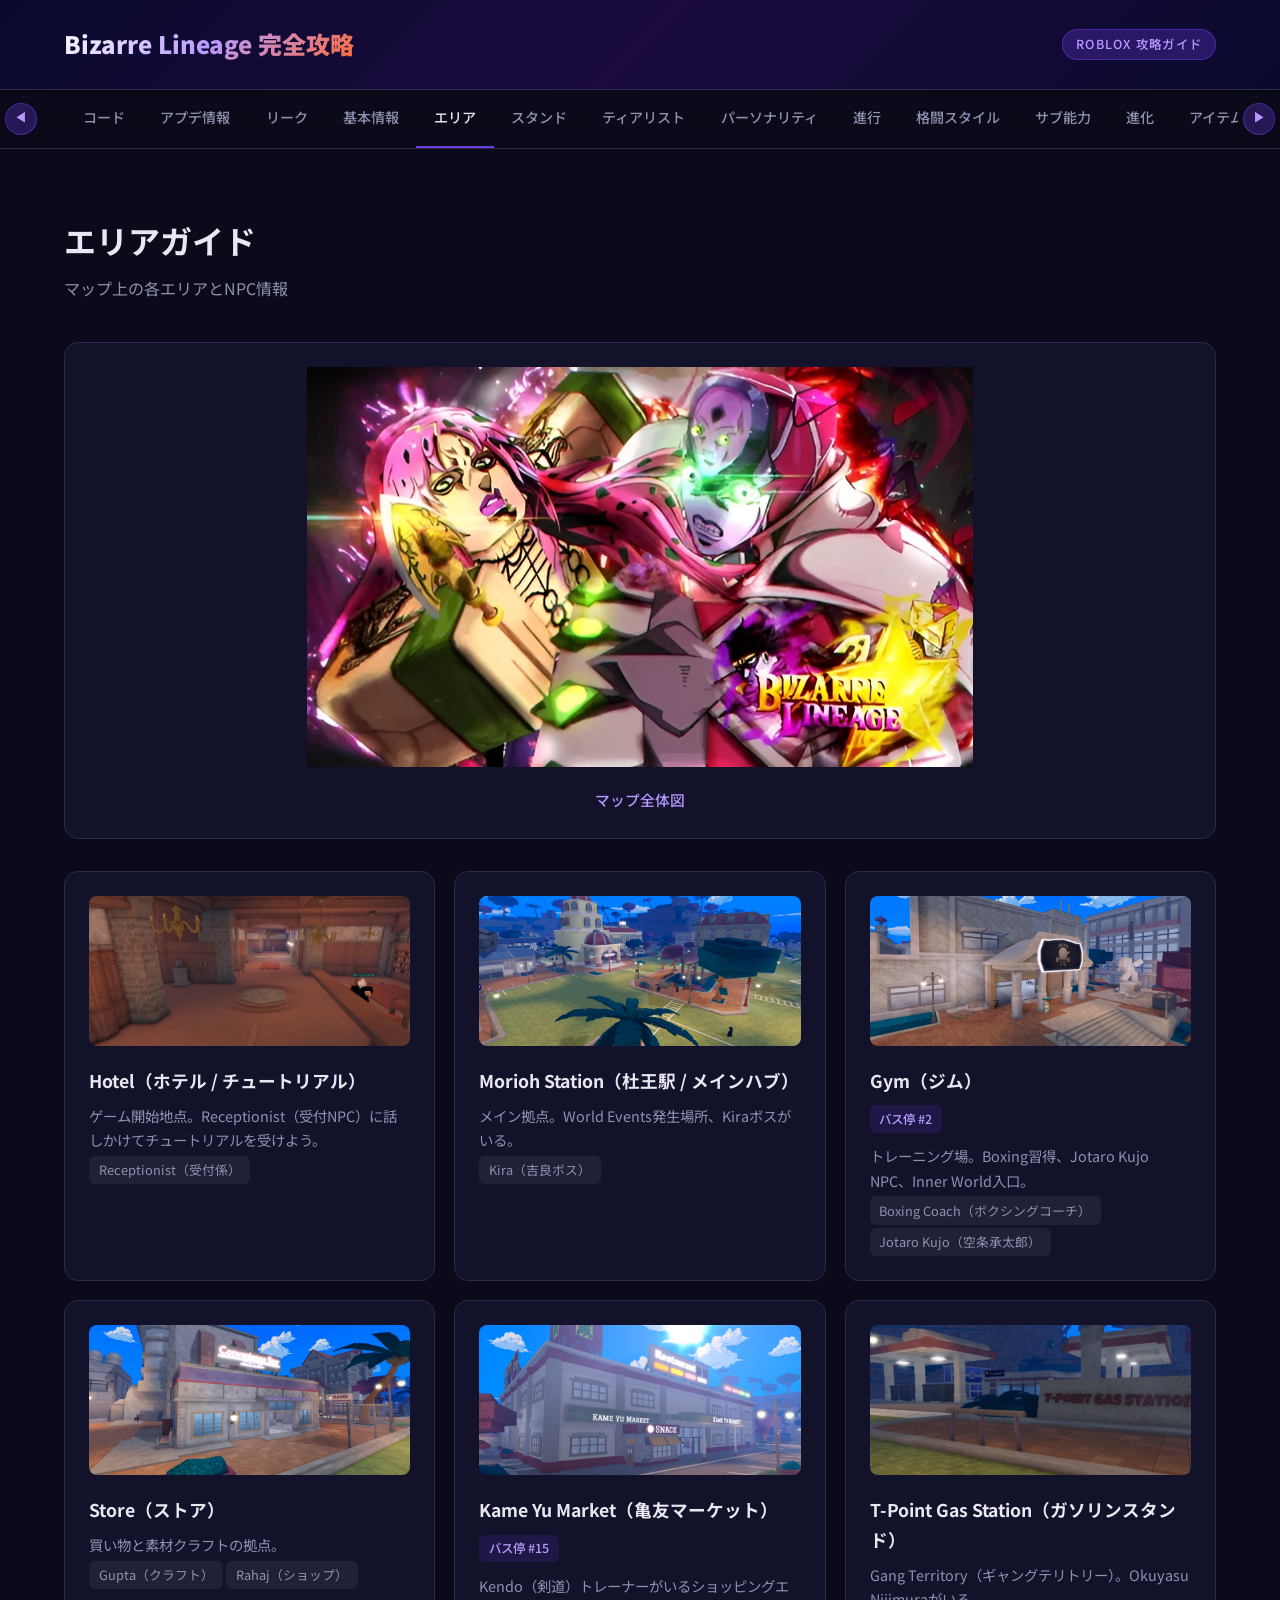
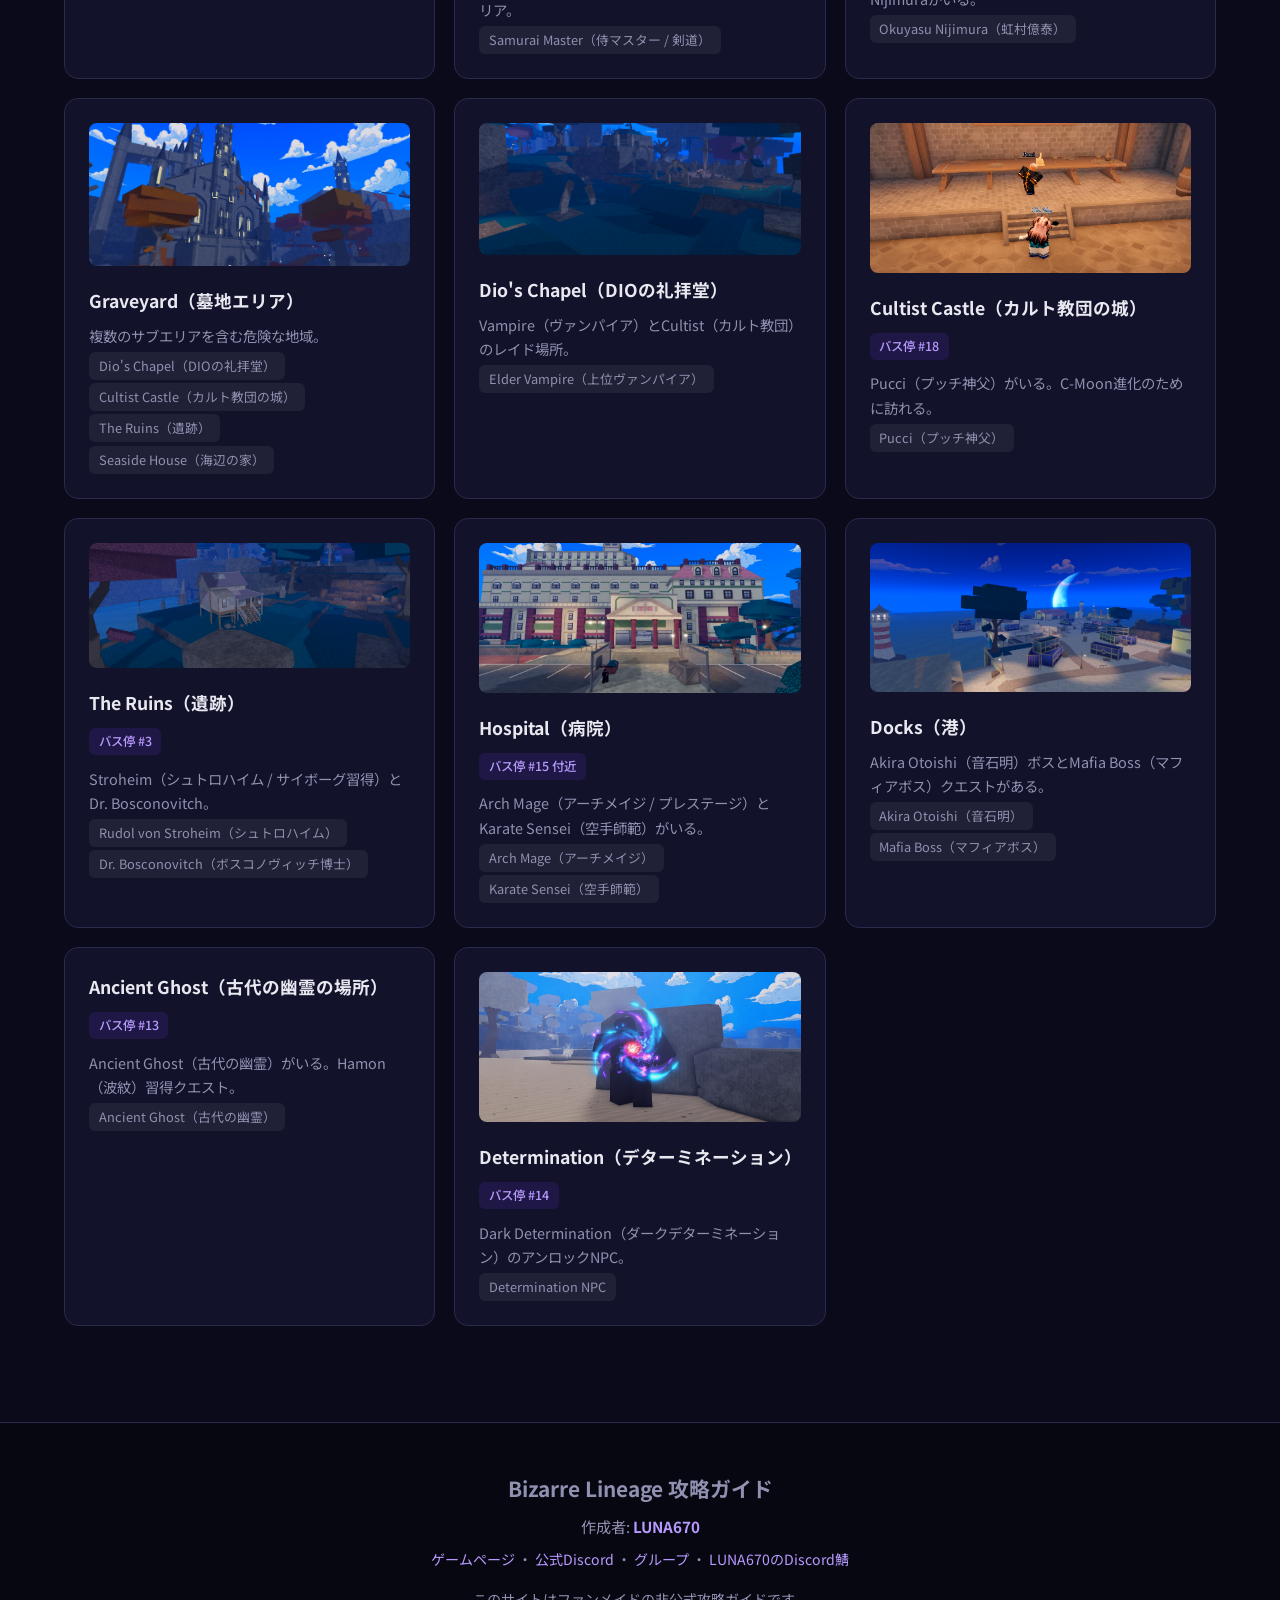
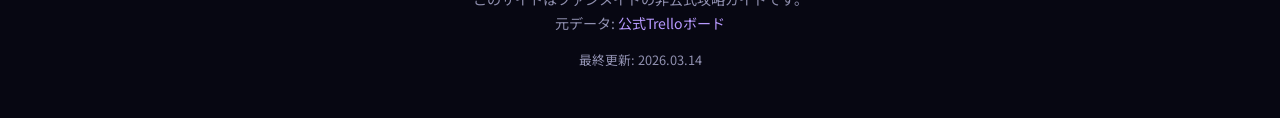
==== areas.html @ 05df9324 "検索フィルター機能を削除、最終更新日を2026.03.14に更新 Co-Authored-By: Claude Opus 4.6 <noreply@anthropic.com>" ====
<!DOCTYPE html>
<html lang="ja">
<head>
    <meta charset="UTF-8">
    <meta name="viewport" content="width=device-width, initial-scale=1.0">
    <meta name="google-site-verification" content="OjzLDpk0ZIFm3S5Yfvn5ToalkK1sx17Od5MJH7kZYPw">
    <title>エリアガイド | Bizarre Lineage 攻略Wiki</title>
    <meta name="description" content="Bizarre Lineageの全エリアガイド。ホテル、杜王駅、ジム、墓地、DIOの礼拝堂など各エリアのNPC情報とバス停一覧。">
    <meta property="og:title" content="エリアガイド | Bizarre Lineage 攻略Wiki">
    <meta property="og:description" content="Bizarre Lineageの全エリアガイド。ホテル、杜王駅、ジム、墓地、DIOの礼拝堂など各エリアのNPC情報とバス停一覧。">
    <meta property="og:url" content="https://bizarre-lineage-guide.com/areas.html">
    <meta property="og:type" content="article">
    <meta property="og:site_name" content="Bizarre Lineage 攻略Wiki">
    <meta name="twitter:card" content="summary_large_image">
    <link rel="canonical" href="https://bizarre-lineage-guide.com/areas.html">
    <link rel="preconnect" href="https://fonts.googleapis.com">
    <link rel="preconnect" href="https://fonts.gstatic.com" crossorigin>
    <link href="https://fonts.googleapis.com/css2?family=Noto+Sans+JP:wght@300;400;500;700;900&display=swap" rel="stylesheet">
    <link rel="stylesheet" href="style.css">
    <script async src="https://pagead2.googlesyndication.com/pagead/js/adsbygoogle.js?client=ca-pub-7690063812675714" crossorigin="anonymous"></script>
</head>
<body>

<header class="site-header">
    <div class="site-header-inner">
        <a href="index.html" class="site-logo">Bizarre Lineage 完全攻略</a>
        <span class="site-header-badge">ROBLOX 攻略ガイド</span>
    </div>
</header>

<nav class="nav-sticky">
    <button class="nav-arrow nav-arrow-left" onclick="document.querySelector('.nav-inner').scrollBy({left:-200,behavior:'smooth'})" aria-label="左へスクロール">&#9664;</button>
    <div class="nav-inner">
        <a href="index.html" class="nav-link">コード</a>
        <a href="index.html#updates" class="nav-link">アプデ情報</a>
        <a href="index.html#leaks" class="nav-link">リーク</a>
        <a href="index.html#basics" class="nav-link">基本情報</a>
        <a href="areas.html" class="nav-link active">エリア</a>
        <a href="stands.html" class="nav-link">スタンド</a>
        <a href="stands.html#tierlist" class="nav-link">ティアリスト</a>
        <a href="fighting.html#personalities" class="nav-link">パーソナリティ</a>
        <a href="progression.html" class="nav-link">進行</a>
        <a href="fighting.html" class="nav-link">格闘スタイル</a>
        <a href="fighting.html#sub-abilities" class="nav-link">サブ能力</a>
        <a href="progression.html#evolutions" class="nav-link">進化</a>
        <a href="items.html" class="nav-link">アイテム</a>
        <a href="mechanics.html" class="nav-link">ゲーム仕様</a>
        <a href="mechanics.html#traits" class="nav-link">トレイト</a>
        <a href="mechanics.html#skins" class="nav-link">スキン</a>
        <a href="mechanics.html#accessories" class="nav-link">アクセサリー</a>
        <a href="npcs.html" class="nav-link">NPC</a>
        <a href="npcs.html#comments" class="nav-link">コメント</a>
    </div>
    <button class="nav-arrow nav-arrow-right" onclick="document.querySelector('.nav-inner').scrollBy({left:200,behavior:'smooth'})" aria-label="右へスクロール">&#9654;</button>
</nav>

<main class="container">

    <section id="regions">
        <div class="section-header">
            <h2>エリアガイド</h2>
            <p>マップ上の各エリアとNPC情報</p>
        </div>

        <div class="card" style="margin-bottom:2rem; text-align:center;">
            <img src="images/e257599ed480.png" alt="マップ全体" style="width:100%; border-radius:10px; max-height:400px; object-fit:contain;" loading="lazy">
            <p style="margin-top:.8rem; color:#b89aff; font-weight:500;">マップ全体図</p>
        </div>

        <div class="area-grid">
            <div class="area-card">
                <img src="images/fc779b52f756.png" alt="Hotel" style="width:100%; border-radius:8px; margin-bottom:.8rem; max-height:150px; object-fit:cover;" loading="lazy">
                <h3>Hotel（ホテル / チュートリアル）</h3>
                <p>ゲーム開始地点。Receptionist（受付NPC）に話しかけてチュートリアルを受けよう。</p>
                <div><span class="npc-tag">Receptionist（受付係）</span></div>
            </div>
            <div class="area-card">
                <img src="images/fd781cf9ab1a.png" alt="Morioh Station" style="width:100%; border-radius:8px; margin-bottom:.8rem; max-height:150px; object-fit:cover;" loading="lazy">
                <h3>Morioh Station（杜王駅 / メインハブ）</h3>
                <p>メイン拠点。World Events発生場所、Kiraボスがいる。</p>
                <div><span class="npc-tag">Kira（吉良ボス）</span></div>
            </div>
            <div class="area-card">
                <img src="images/0d322a6051eb.png" alt="Gym" style="width:100%; border-radius:8px; margin-bottom:.8rem; max-height:150px; object-fit:cover;" loading="lazy">
                <h3>Gym（ジム）</h3><span class="bus-stop">バス停 #2</span>
                <p>トレーニング場。Boxing習得、Jotaro Kujo NPC、Inner World入口。</p>
                <div><span class="npc-tag">Boxing Coach（ボクシングコーチ）</span><span class="npc-tag">Jotaro Kujo（空条承太郎）</span></div>
            </div>
            <div class="area-card">
                <img src="images/6b30b85da8a4.png" alt="Store" style="width:100%; border-radius:8px; margin-bottom:.8rem; max-height:150px; object-fit:cover;" loading="lazy">
                <h3>Store（ストア）</h3>
                <p>買い物と素材クラフトの拠点。</p>
                <div><span class="npc-tag">Gupta（クラフト）</span><span class="npc-tag">Rahaj（ショップ）</span></div>
            </div>
            <div class="area-card">
                <img src="images/ee5531a14031.png" alt="Kame Yu Market" style="width:100%; border-radius:8px; margin-bottom:.8rem; max-height:150px; object-fit:cover;" loading="lazy">
                <h3>Kame Yu Market（亀友マーケット）</h3><span class="bus-stop">バス停 #15</span>
                <p>Kendo（剣道）トレーナーがいるショッピングエリア。</p>
                <div><span class="npc-tag">Samurai Master（侍マスター / 剣道）</span></div>
            </div>
            <div class="area-card">
                <img src="images/8f4e1df235e9.png" alt="T-Point Gas Station" style="width:100%; border-radius:8px; margin-bottom:.8rem; max-height:150px; object-fit:cover;" loading="lazy">
                <h3>T-Point Gas Station（ガソリンスタンド）</h3>
                <p>Gang Territory（ギャングテリトリー）。Okuyasu Nijimuraがいる。</p>
                <div><span class="npc-tag">Okuyasu Nijimura（虹村億泰）</span></div>
            </div>
            <div class="area-card">
                <img src="images/733d5c1e1224.png" alt="Graveyard" style="width:100%; border-radius:8px; margin-bottom:.8rem; max-height:150px; object-fit:cover;" loading="lazy">
                <h3>Graveyard（墓地エリア）</h3>
                <p>複数のサブエリアを含む危険な地域。</p>
                <div><span class="npc-tag">Dio's Chapel（DIOの礼拝堂）</span><span class="npc-tag">Cultist Castle（カルト教団の城）</span><span class="npc-tag">The Ruins（遺跡）</span><span class="npc-tag">Seaside House（海辺の家）</span></div>
            </div>
            <div class="area-card">
                <img src="images/cb5a948fd755.png" alt="Dio's Chapel" style="width:100%; border-radius:8px; margin-bottom:.8rem; max-height:150px; object-fit:cover;" loading="lazy">
                <h3>Dio's Chapel（DIOの礼拝堂）</h3>
                <p>Vampire（ヴァンパイア）とCultist（カルト教団）のレイド場所。</p>
                <div><span class="npc-tag">Elder Vampire（上位ヴァンパイア）</span></div>
            </div>
            <div class="area-card">
                <img src="pucci.png" alt="Cultist Castle" style="width:100%; border-radius:8px; margin-bottom:.8rem; max-height:150px; object-fit:cover;" loading="lazy">
                <h3>Cultist Castle（カルト教団の城）</h3><span class="bus-stop">バス停 #18</span>
                <p>Pucci（プッチ神父）がいる。C-Moon進化のために訪れる。</p>
                <div><span class="npc-tag">Pucci（プッチ神父）</span></div>
            </div>
            <div class="area-card">
                <img src="images/169404852e6a.png" alt="The Ruins" style="width:100%; border-radius:8px; margin-bottom:.8rem; max-height:150px; object-fit:cover;" loading="lazy">
                <h3>The Ruins（遺跡）</h3><span class="bus-stop">バス停 #3</span>
                <p>Stroheim（シュトロハイム / サイボーグ習得）とDr. Bosconovitch。</p>
                <div><span class="npc-tag">Rudol von Stroheim（シュトロハイム）</span><span class="npc-tag">Dr. Bosconovitch（ボスコノヴィッチ博士）</span></div>
            </div>
            <div class="area-card">
                <img src="images/fa3cff8e2316.png" alt="Hospital" style="width:100%; border-radius:8px; margin-bottom:.8rem; max-height:150px; object-fit:cover;" loading="lazy">
                <h3>Hospital（病院）</h3><span class="bus-stop">バス停 #15 付近</span>
                <p>Arch Mage（アーチメイジ / プレステージ）とKarate Sensei（空手師範）がいる。</p>
                <div><span class="npc-tag">Arch Mage（アーチメイジ）</span><span class="npc-tag">Karate Sensei（空手師範）</span></div>
            </div>
            <div class="area-card">
                <img src="images/89b7b2db8219.png" alt="Docks" style="width:100%; border-radius:8px; margin-bottom:.8rem; max-height:150px; object-fit:cover;" loading="lazy">
                <h3>Docks（港）</h3>
                <p>Akira Otoishi（音石明）ボスとMafia Boss（マフィアボス）クエストがある。</p>
                <div><span class="npc-tag">Akira Otoishi（音石明）</span><span class="npc-tag">Mafia Boss（マフィアボス）</span></div>
            </div>
            <div class="area-card">
                <h3>Ancient Ghost（古代の幽霊の場所）</h3><span class="bus-stop">バス停 #13</span>
                <p>Ancient Ghost（古代の幽霊）がいる。Hamon（波紋）習得クエスト。</p>
                <div><span class="npc-tag">Ancient Ghost（古代の幽霊）</span></div>
            </div>
            <div class="area-card">
                <img src="images/bd934f8e5831.jpg" alt="Determination" style="width:100%; border-radius:8px; margin-bottom:.8rem; max-height:150px; object-fit:cover;" loading="lazy">
                <h3>Determination（デターミネーション）</h3><span class="bus-stop">バス停 #14</span>
                <p>Dark Determination（ダークデターミネーション）のアンロックNPC。</p>
                <div><span class="npc-tag">Determination NPC</span></div>
            </div>
        </div>
    </section>

</main>

<footer>
    <div class="footer-inner">
        <p style="margin-bottom:.5rem; font-weight:700; font-size:1.3rem;">Bizarre Lineage 攻略ガイド</p>
        <p style="margin-bottom:.5rem; font-size:.95rem;">作成者: <strong style="color:#b89aff;">LUNA670</strong></p>
        <p style="margin-bottom:1rem;">
            <a href="https://www.roblox.com/games/14890802310/Bizarre-Lineage" target="_blank">ゲームページ</a> ・
            <a href="https://discord.gg/bizarrelineage" target="_blank">公式Discord</a> ・
            <a href="https://www.roblox.com/communities/33161040/Bizarre-Collective" target="_blank">グループ</a> ・
            <a href="https://discord.gg/YpDSv6cF3Q" target="_blank">LUNA670のDiscord鯖</a>
        </p>
        <p>このサイトはファンメイドの非公式攻略ガイドです。<br>元データ: <a href="https://trello.com/b/wtzgwqIf" target="_blank">公式Trelloボード</a></p>
        <p style="margin-top:.8rem; font-size:.8rem; color:var(--text-dim);">最終更新: 2026.03.14</p>
    </div>
</footer>

<script async src="https://www.googletagmanager.com/gtag/js?id=G-JEYRF0CQYB"></script>
<script>
    window.dataLayer = window.dataLayer || [];
    function gtag(){dataLayer.push(arguments);}
    gtag('js', new Date());
    gtag('config', 'G-JEYRF0CQYB');
</script>
</body>
</html>
---- style.css ----
:root {
    --primary: #6c3ce0; --primary-dark: #4a1fb8;
    --accent: #ff6b35; --accent-glow: #ff8c5a;
    --bg-dark: #0a0a1a; --bg-card: #12122a; --bg-card-hover: #1a1a3a;
    --text: #e8e8f0; --text-dim: #9090b0; --border: #2a2a4a;
    --legendary: #ff9500; --mythical: #b44dff; --rare: #4d94ff;
    --uncommon: #4dff88; --common: #999; --secret: #ff4d6a;
}
* { margin:0; padding:0; box-sizing:border-box; }
body { font-family:'Noto Sans JP',sans-serif; background:var(--bg-dark); color:var(--text); line-height:1.7; overflow-x:hidden; }

/* Hero */
.hero { position:relative; min-height:60vh; display:flex; align-items:center; justify-content:center; text-align:center; background:linear-gradient(135deg,#0a0a2e,#1a0a3e 30%,#2a0a4e 60%,#0a0a2e); overflow:hidden; }
.hero::before { content:''; position:absolute; top:-50%; left:-50%; width:200%; height:200%; background:radial-gradient(circle at 30% 50%,rgba(108,60,224,.15),transparent 50%),radial-gradient(circle at 70% 50%,rgba(255,107,53,.1),transparent 50%); animation:hf 15s ease-in-out infinite; }
@keyframes hf { 0%,100%{transform:translate(0,0)} 50%{transform:translate(-2%,2%) rotate(1deg)} }
.hero-content { position:relative; z-index:2; padding:2rem; }
.hero-badge { display:inline-block; background:rgba(108,60,224,.3); border:1px solid rgba(108,60,224,.5); padding:.4rem 1.2rem; border-radius:50px; font-size:.85rem; font-weight:500; letter-spacing:.1em; color:#b89aff; margin-bottom:1.5rem; }
.hero h1 { font-size:clamp(2.5rem,6vw,4.5rem); font-weight:900; background:linear-gradient(135deg,#fff,#b89aff 50%,#ff6b35); -webkit-background-clip:text; -webkit-text-fill-color:transparent; background-clip:text; margin-bottom:1rem; }
.hero p { font-size:1.15rem; color:var(--text-dim); max-width:600px; margin:0 auto 2rem; }
.hero-links { display:flex; gap:1rem; justify-content:center; flex-wrap:wrap; }
.hero-links a { display:inline-flex; align-items:center; gap:.5rem; padding:.7rem 1.5rem; border-radius:10px; text-decoration:none; font-weight:500; font-size:.95rem; transition:all .3s; }
.btn-primary { background:linear-gradient(135deg,var(--primary),var(--primary-dark)); color:#fff; border:1px solid rgba(108,60,224,.5); }
.btn-primary:hover { transform:translateY(-2px); box-shadow:0 8px 25px rgba(108,60,224,.4); }
.btn-secondary { background:rgba(255,255,255,.05); color:var(--text); border:1px solid var(--border); }
.btn-secondary:hover { background:rgba(255,255,255,.1); transform:translateY(-2px); }

/* Site Header (subpages) */
.site-header { background:linear-gradient(135deg,#0a0a2e,#1a0a3e 50%,#0a0a2e); border-bottom:1px solid var(--border); padding:1.5rem 0; }
.site-header-inner { max-width:1200px; margin:0 auto; padding:0 1.5rem; display:flex; align-items:center; justify-content:space-between; flex-wrap:wrap; gap:.8rem; }
.site-logo { font-size:1.5rem; font-weight:900; background:linear-gradient(135deg,#fff,#b89aff 50%,#ff6b35); -webkit-background-clip:text; -webkit-text-fill-color:transparent; background-clip:text; text-decoration:none; }
.site-header-badge { display:inline-block; background:rgba(108,60,224,.3); border:1px solid rgba(108,60,224,.5); padding:.25rem .8rem; border-radius:50px; font-size:.78rem; font-weight:500; letter-spacing:.1em; color:#b89aff; }

/* Nav */
.nav-sticky { position:sticky; top:0; z-index:100; background:rgba(10,10,26,.9); backdrop-filter:blur(20px); border-bottom:1px solid var(--border); display:flex; align-items:center; }
.nav-arrow { background:rgba(108,60,224,.3); border:1px solid rgba(108,60,224,.5); color:#b89aff; width:32px; height:32px; border-radius:50%; cursor:pointer; font-size:.8rem; display:flex; align-items:center; justify-content:center; flex-shrink:0; margin:0 .3rem; transition:all .3s; }
.nav-arrow:hover { background:rgba(108,60,224,.6); color:#fff; }
@media (max-width:768px) { .nav-arrow { display:none; } }
.nav-inner { max-width:1200px; margin:0 auto; padding:0 1.5rem; display:flex; overflow-x:auto; scrollbar-width:thin; scrollbar-color:var(--primary) transparent; -webkit-overflow-scrolling:touch; }
.nav-inner::-webkit-scrollbar { height:4px; }
.nav-inner::-webkit-scrollbar-track { background:transparent; }
.nav-inner::-webkit-scrollbar-thumb { background:var(--primary); border-radius:4px; }
.nav-link { padding:1rem 1.1rem; color:var(--text-dim); text-decoration:none; font-size:.88rem; font-weight:500; white-space:nowrap; border-bottom:2px solid transparent; transition:all .3s; }
.nav-link:hover,.nav-link.active { color:var(--text); border-bottom-color:var(--primary); }

/* Common */
.container { max-width:1200px; margin:0 auto; padding:0 1.5rem; }
section { padding:4rem 0; }
.section-header { margin-bottom:2.5rem; }
.section-header h2 { font-size:2rem; font-weight:700; }
.section-header p { color:var(--text-dim); margin-top:.5rem; }
.section-divider { border:none; height:1px; background:linear-gradient(90deg,transparent,var(--border),transparent); }
.sub-label { font-size:1.1rem; margin-bottom:1rem; color:#b89aff; font-weight:600; }

/* Code Copy */
.code-copy-btn { background:rgba(108,60,224,.15); border:1px solid rgba(108,60,224,.3); border-radius:10px; padding:.7rem 1rem; color:#b89aff; font-size:.95rem; font-weight:600; font-family:'Noto Sans JP',monospace; cursor:pointer; transition:all .3s; text-align:center; }
.code-copy-btn:hover { background:rgba(108,60,224,.3); transform:translateY(-2px); box-shadow:0 4px 15px rgba(108,60,224,.3); }
.code-copy-btn.copied { background:rgba(77,255,136,.15); border-color:rgba(77,255,136,.3); color:var(--uncommon); }

/* Cards */
.card-grid { display:grid; grid-template-columns:repeat(auto-fill,minmax(320px,1fr)); gap:1.2rem; }
.card { background:var(--bg-card); border:1px solid var(--border); border-radius:14px; padding:1.5rem; transition:all .3s; }
.card:hover { background:var(--bg-card-hover); border-color:rgba(108,60,224,.3); transform:translateY(-3px); box-shadow:0 8px 30px rgba(0,0,0,.3); }
.card h3 { font-size:1.15rem; font-weight:700; margin-bottom:.7rem; }
.card p,.card li { color:var(--text-dim); font-size:.92rem; line-height:1.8; }
.card ul { list-style:none; padding:0; }
.card ul li::before { content:'▸ '; color:var(--primary); font-weight:bold; }
.card-img { width:100%; border-radius:10px; margin-bottom:1rem; object-fit:cover; max-height:200px; }

/* Stands */
.stand-grid { display:grid; grid-template-columns:repeat(auto-fill,minmax(340px,1fr)); gap:1.5rem; }
.stand-card { background:var(--bg-card); border:1px solid var(--border); border-radius:16px; overflow:hidden; transition:all .3s; }
.stand-card:hover { transform:translateY(-4px); box-shadow:0 12px 40px rgba(0,0,0,.4); }
.stand-card-header { padding:1.2rem 1.5rem; display:flex; align-items:center; justify-content:space-between; }
.stand-card-header h3 { font-size:1.2rem; font-weight:700; }
.stand-card-img { width:100%; height:220px; object-fit:cover; border-bottom:1px solid var(--border); }
.rarity-badge { padding:.25rem .8rem; border-radius:50px; font-size:.75rem; font-weight:700; letter-spacing:.05em; }
.rarity-legendary { background:rgba(255,149,0,.15); color:var(--legendary); border:1px solid rgba(255,149,0,.3); }
.rarity-mythical { background:rgba(180,77,255,.15); color:var(--mythical); border:1px solid rgba(180,77,255,.3); }
.rarity-rare { background:rgba(77,148,255,.15); color:var(--rare); border:1px solid rgba(77,148,255,.3); }
.rarity-uncommon { background:rgba(77,255,136,.15); color:var(--uncommon); border:1px solid rgba(77,255,136,.3); }
.rarity-common { background:rgba(153,153,153,.15); color:var(--common); border:1px solid rgba(153,153,153,.3); }
.rarity-secret { background:rgba(255,77,106,.15); color:var(--secret); border:1px solid rgba(255,77,106,.3); }
.legendary-border { border-color:rgba(255,149,0,.3); }
.mythical-border { border-color:rgba(180,77,255,.3); }
.rare-border { border-color:rgba(77,148,255,.3); }
.uncommon-border { border-color:rgba(77,255,136,.3); }
.stand-card-body { padding:0 1.5rem 1.5rem; }
.move-list { display:flex; flex-wrap:wrap; gap:.4rem; }
.move-tag { background:rgba(255,255,255,.06); border:1px solid rgba(255,255,255,.08); padding:.3rem .7rem; border-radius:8px; font-size:.82rem; color:var(--text-dim); transition:all .2s; }
.move-tag:hover { background:rgba(108,60,224,.15); border-color:rgba(108,60,224,.3); color:var(--text); }
.move-tag.special { background:rgba(255,107,53,.12); border-color:rgba(255,107,53,.25); color:var(--accent-glow); }

/* Area */
.area-grid { display:grid; grid-template-columns:repeat(auto-fill,minmax(280px,1fr)); gap:1.2rem; }
.area-card { background:var(--bg-card); border:1px solid var(--border); border-radius:14px; padding:1.5rem; transition:all .3s; position:relative; overflow:hidden; }
.area-card::before { content:''; position:absolute; top:0; left:0; right:0; height:3px; background:linear-gradient(90deg,var(--primary),var(--accent)); opacity:0; transition:opacity .3s; }
.area-card:hover::before { opacity:1; }
.area-card:hover { background:var(--bg-card-hover); transform:translateY(-3px); box-shadow:0 8px 30px rgba(0,0,0,.3); }
.area-card h3 { font-size:1.1rem; font-weight:700; margin-bottom:.5rem; }
.bus-stop { display:inline-block; background:rgba(108,60,224,.15); color:#b89aff; padding:.2rem .6rem; border-radius:6px; font-size:.78rem; font-weight:500; margin-bottom:.7rem; }
.area-card p { color:var(--text-dim); font-size:.9rem; }
.npc-tag { display:inline-block; background:rgba(255,255,255,.06); padding:.2rem .6rem; border-radius:6px; font-size:.8rem; margin:.2rem .2rem 0 0; color:var(--text-dim); }

/* Progress */
.progress-steps { display:flex; flex-direction:column; gap:1rem; }
.step { display:flex; gap:1.2rem; align-items:flex-start; }
.step-num { flex-shrink:0; width:40px; height:40px; background:linear-gradient(135deg,var(--primary),var(--primary-dark)); border-radius:12px; display:flex; align-items:center; justify-content:center; font-weight:700; font-size:1.1rem; }
.step-content h4 { font-weight:700; margin-bottom:.3rem; }
.step-content p { color:var(--text-dim); font-size:.92rem; }

/* Table */
.item-table { width:100%; border-collapse:separate; border-spacing:0; background:var(--bg-card); border-radius:14px; overflow:hidden; border:1px solid var(--border); }
.item-table thead th { background:rgba(108,60,224,.12); padding:1rem 1.2rem; text-align:left; font-weight:600; font-size:.9rem; color:#b89aff; border-bottom:1px solid var(--border); }
.item-table tbody td { padding:.8rem 1.2rem; border-bottom:1px solid rgba(255,255,255,.03); font-size:.9rem; color:var(--text-dim); }
.item-table tbody tr:hover td { background:rgba(255,255,255,.02); }
.item-table tbody tr:last-child td { border-bottom:none; }

/* Keybinds */
.keybind-grid { display:grid; grid-template-columns:repeat(auto-fill,minmax(200px,1fr)); gap:.8rem; }
.keybind { display:flex; align-items:center; gap:.8rem; padding:.8rem 1rem; background:var(--bg-card); border:1px solid var(--border); border-radius:10px; }
kbd { display:inline-flex; align-items:center; justify-content:center; min-width:36px; height:32px; padding:0 .5rem; background:rgba(255,255,255,.08); border:1px solid rgba(255,255,255,.15); border-radius:6px; font-family:'Noto Sans JP',monospace; font-size:.82rem; font-weight:600; color:var(--text); box-shadow:0 2px 0 rgba(0,0,0,.3); }
.keybind span { font-size:.88rem; color:var(--text-dim); }

/* Styles */
.style-card { background:var(--bg-card); border:1px solid var(--border); border-radius:14px; padding:1.5rem; margin-bottom:1.2rem; }
.style-card h3 { font-size:1.2rem; font-weight:700; margin-bottom:.3rem; }
.style-card .trainer { color:var(--text-dim); font-size:.88rem; margin-bottom:1rem; }
.style-card-img { width:100%; max-height:180px; object-fit:cover; border-radius:10px; margin-bottom:1rem; }
.style-moves { display:grid; grid-template-columns:repeat(auto-fill,minmax(250px,1fr)); gap:.8rem; }
.style-move { background:rgba(255,255,255,.03); border:1px solid rgba(255,255,255,.05); border-radius:10px; padding:.8rem 1rem; }
.style-move h4 { font-size:.95rem; font-weight:600; margin-bottom:.3rem; }
.style-move p { font-size:.82rem; color:var(--text-dim); }

/* Trait */
.trait-grid { display:grid; grid-template-columns:repeat(auto-fill,minmax(300px,1fr)); gap:1rem; }
.trait-card { background:var(--bg-card); border:1px solid var(--border); border-radius:12px; padding:1.2rem; transition:all .3s; }
.trait-card:hover { background:var(--bg-card-hover); transform:translateY(-2px); }
.trait-card h4 { font-weight:700; margin-bottom:.3rem; display:flex; align-items:center; gap:.5rem; flex-wrap:wrap; }
.trait-source { font-size:.75rem; background:rgba(108,60,224,.15); color:#b89aff; padding:.15rem .5rem; border-radius:4px; }
.trait-card p { font-size:.88rem; color:var(--text-dim); }

/* Personality */
.personality-grid { display:grid; grid-template-columns:repeat(auto-fill,minmax(280px,1fr)); gap:.8rem; }
.personality-card { background:var(--bg-card); border:1px solid var(--border); border-radius:12px; padding:1rem 1.2rem; transition:all .3s; }
.personality-card:hover { background:var(--bg-card-hover); transform:translateY(-2px); }
.personality-card h4 { font-weight:700; font-size:.95rem; margin-bottom:.3rem; display:flex; align-items:center; gap:.5rem; }
.personality-card p { font-size:.85rem; color:var(--text-dim); }

/* DD */
.dd-tiers { display:grid; grid-template-columns:repeat(auto-fill,minmax(200px,1fr)); gap:.8rem; margin-top:1rem; }
.dd-tier { background:var(--bg-card); border:1px solid var(--border); border-radius:10px; padding:1rem; text-align:center; }
.dd-tier .tier-num { font-size:1.5rem; font-weight:900; color:var(--mythical); margin-bottom:.3rem; }
.dd-tier p { font-size:.85rem; color:var(--text-dim); }

/* Sub img */
.sub-img { width:100%; max-height:180px; object-fit:cover; border-radius:10px; margin-bottom:.8rem; }
.gif-preview { width:100%; border-radius:8px; margin-top:.5rem; max-height:140px; object-fit:cover; }

/* Tabs */
.tab-buttons { display:flex; gap:.5rem; flex-wrap:wrap; margin-bottom:1.5rem; }
.tab-btn { padding:.5rem 1.2rem; background:rgba(255,255,255,.05); border:1px solid var(--border); border-radius:10px; color:var(--text-dim); font-family:'Noto Sans JP',sans-serif; font-size:.9rem; font-weight:500; cursor:pointer; transition:all .3s; }
.tab-btn:hover { background:rgba(108,60,224,.15); color:var(--text); }
.tab-btn.active { background:linear-gradient(135deg,var(--primary),var(--primary-dark)); border-color:var(--primary); color:#fff; }
.tab-content { display:none; }
.tab-content.active { display:block; }

/* Perks */
.perk-section { margin-top:.8rem; padding-top:.8rem; border-top:1px solid rgba(255,255,255,.05); }
.perk-section-title { font-size:.78rem; font-weight:600; color:#b89aff; margin-bottom:.5rem; letter-spacing:.05em; }
.perk-item { background:rgba(108,60,224,.06); border:1px solid rgba(108,60,224,.12); border-radius:8px; padding:.5rem .7rem; margin-bottom:.4rem; }
.perk-item h5 { font-size:.82rem; font-weight:600; color:var(--text); margin-bottom:.15rem; }
.perk-item p { font-size:.78rem; color:var(--text-dim); line-height:1.5; }

/* Skin Grid */
.skin-stand-section { margin-bottom:2rem; }
.skin-stand-title { font-size:1.15rem; font-weight:700; margin-bottom:1rem; padding-bottom:.5rem; border-bottom:1px solid var(--border); }
.skin-grid { display:grid; grid-template-columns:repeat(auto-fill,minmax(200px,1fr)); gap:1rem; }
.skin-card { background:var(--bg-card); border:1px solid var(--border); border-radius:12px; overflow:hidden; transition:all .3s; }
.skin-card:hover { transform:translateY(-3px); box-shadow:0 8px 25px rgba(0,0,0,.3); border-color:rgba(108,60,224,.3); }
.skin-card img { width:100%; height:160px; object-fit:cover; }
.skin-card-name { padding:.6rem .8rem; font-size:.85rem; font-weight:600; text-align:center; }

/* Accessory Grid */
.acc-grid { display:grid; grid-template-columns:repeat(auto-fill,minmax(260px,1fr)); gap:1rem; }
.acc-card { background:var(--bg-card); border:1px solid var(--border); border-radius:12px; overflow:hidden; transition:all .3s; display:flex; flex-direction:column; }
.acc-card:hover { transform:translateY(-3px); box-shadow:0 8px 25px rgba(0,0,0,.3); }
.acc-card img { width:100%; height:150px; object-fit:cover; }
.acc-card-body { padding:.8rem 1rem; flex:1; }
.acc-card-body h4 { font-size:.92rem; font-weight:700; margin-bottom:.3rem; }
.acc-card-body p { font-size:.82rem; color:var(--text-dim); }

/* NPC Grid */
.npc-grid { display:grid; grid-template-columns:repeat(auto-fill,minmax(300px,1fr)); gap:1.2rem; }
.npc-card { background:var(--bg-card); border:1px solid var(--border); border-radius:14px; overflow:hidden; transition:all .3s; }
.npc-card:hover { transform:translateY(-3px); box-shadow:0 8px 30px rgba(0,0,0,.3); border-color:rgba(108,60,224,.3); }
.npc-card img { width:100%; height:200px; object-fit:cover; }
.npc-card-body { padding:1rem 1.2rem; }
.npc-card-body h4 { font-size:1rem; font-weight:700; margin-bottom:.3rem; }
.npc-card-body .npc-location { font-size:.82rem; color:#b89aff; margin-bottom:.5rem; }
.npc-card-body p { font-size:.88rem; color:var(--text-dim); }

/* Footer */
footer { background:rgba(0,0,0,.3); border-top:1px solid var(--border); padding:3rem 0; margin-top:2rem; }
.footer-inner { max-width:1200px; margin:0 auto; padding:0 1.5rem; text-align:center; color:var(--text-dim); font-size:.88rem; }
.footer-inner a { color:#b89aff; text-decoration:none; }
.footer-inner a:hover { text-decoration:underline; }

::-webkit-scrollbar { width:8px; }
::-webkit-scrollbar-track { background:var(--bg-dark); }
::-webkit-scrollbar-thumb { background:var(--border); border-radius:4px; }

@media(max-width:768px) {
    .card-grid,.stand-grid,.area-grid,.personality-grid { grid-template-columns:1fr; }
    .keybind-grid { grid-template-columns:repeat(2,1fr); }
    .hero { min-height:50vh; }
    section { padding:2.5rem 0; }
}
@media(max-width:480px) { .keybind-grid { grid-template-columns:1fr; } .hero-links { flex-direction:column; align-items:center; } }
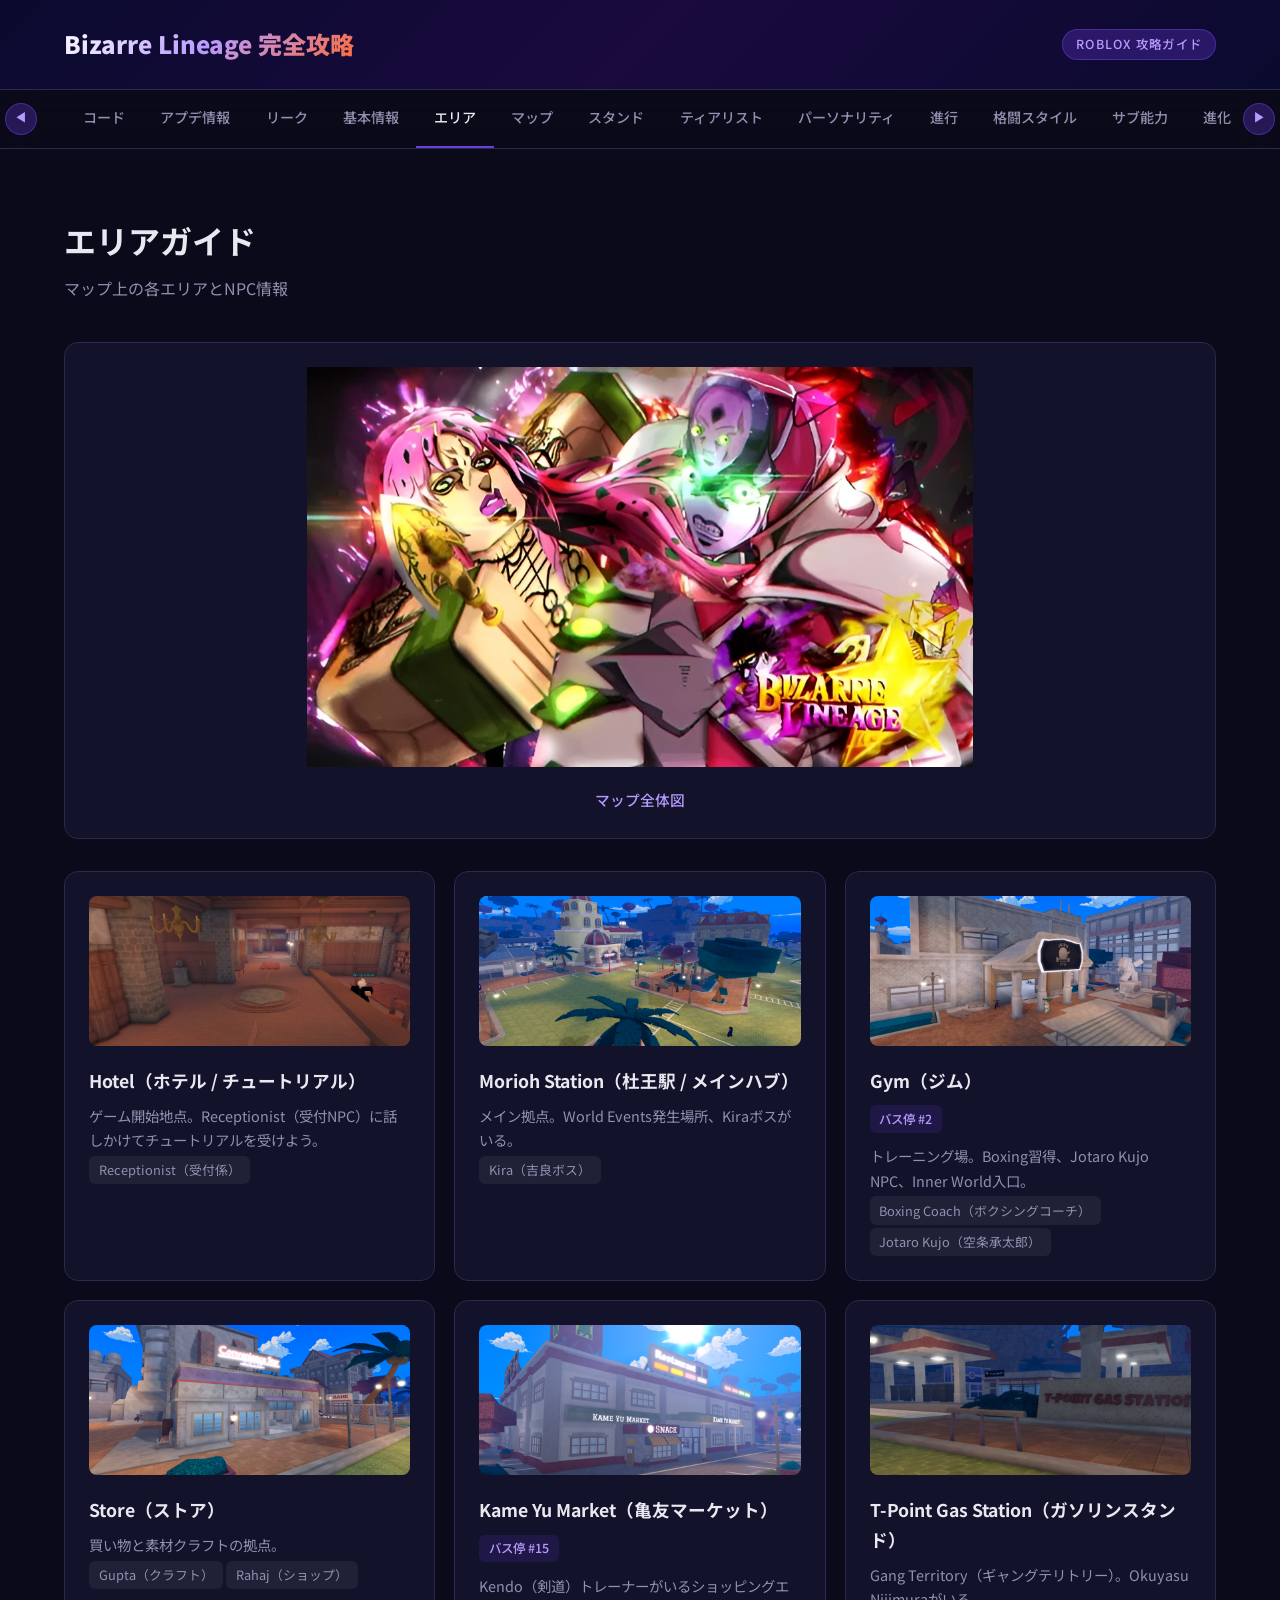
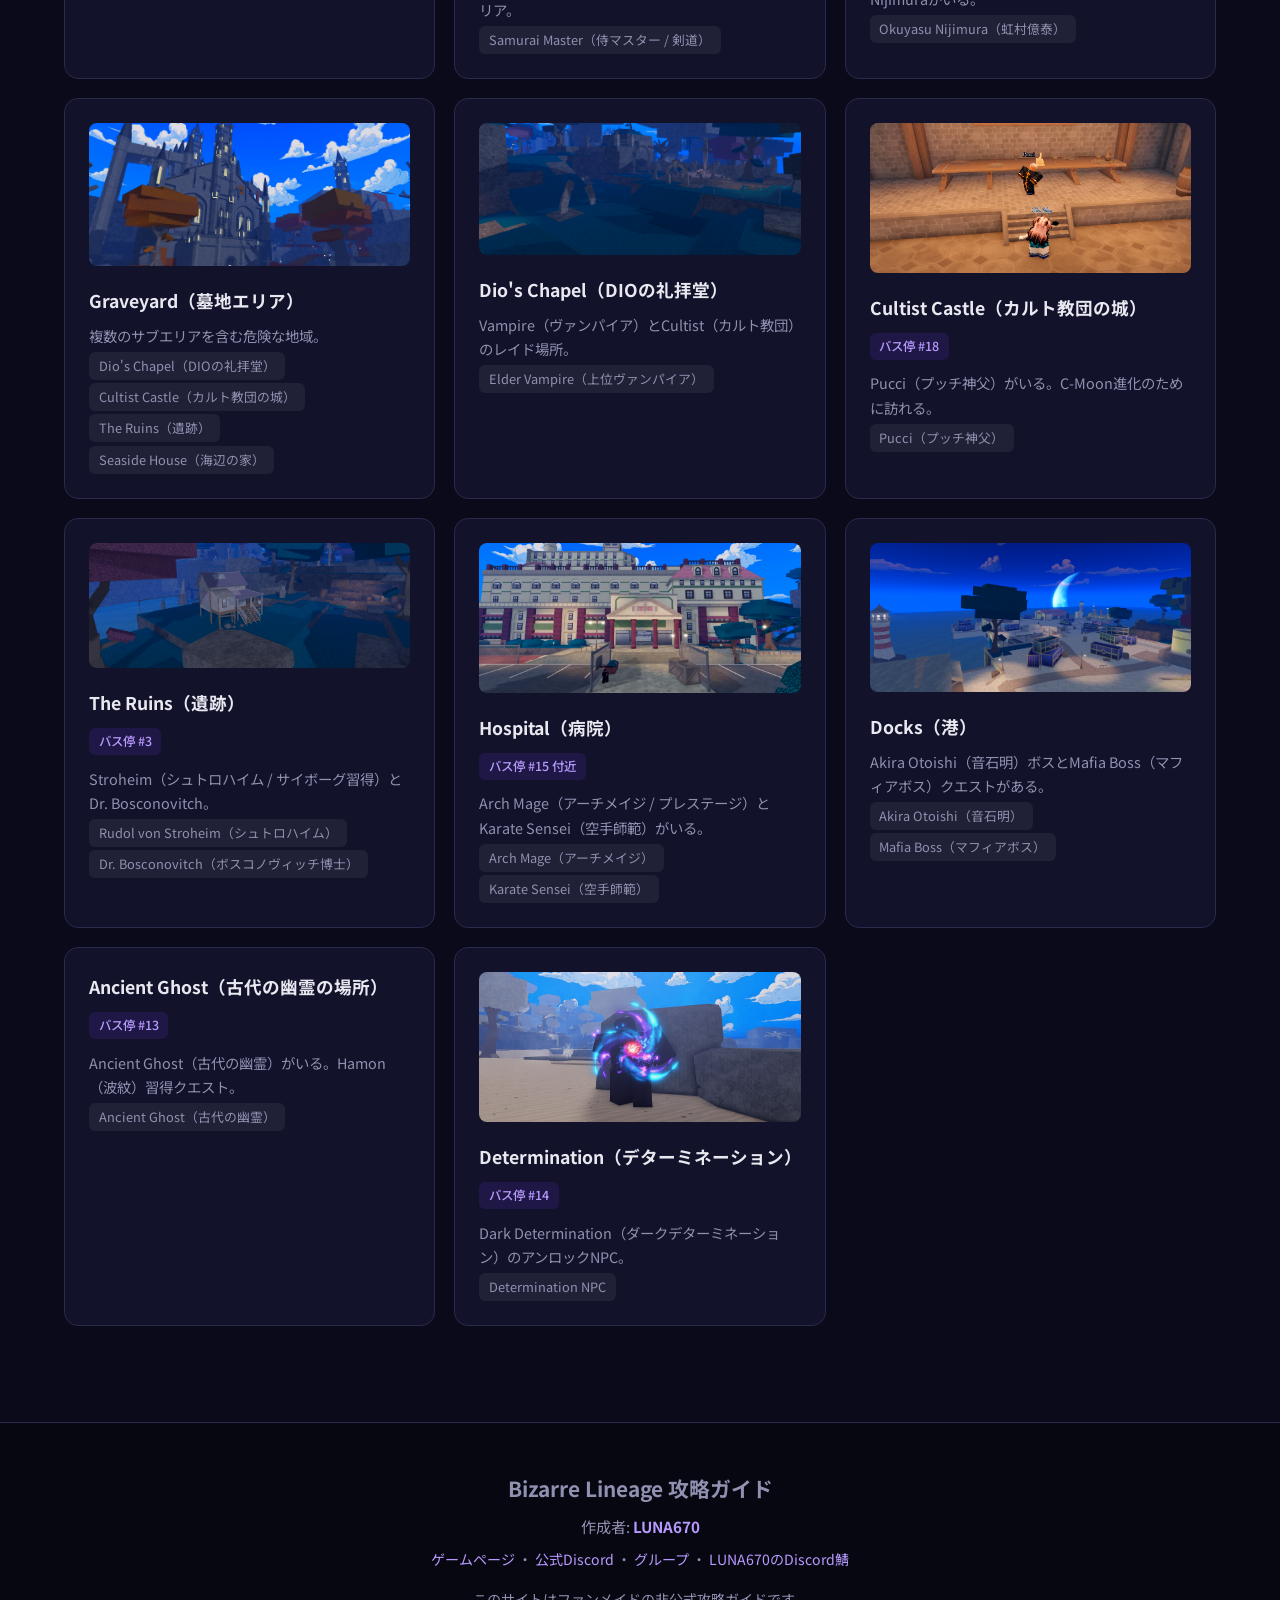
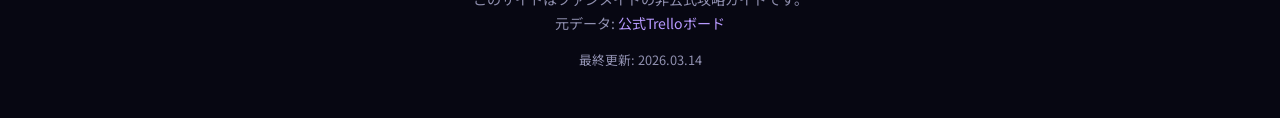
==== commit 00e7ccd1: "インタラクティブマップページを追加、全ページにナビリンク追加 Co-Authored-By: Claude Opus 4.6 <noreply@anthropic.com>" ====
--- a/areas.html
+++ b/areas.html
@@ -36,6 +36,7 @@
         <a href="index.html#leaks" class="nav-link">リーク</a>
         <a href="index.html#basics" class="nav-link">基本情報</a>
         <a href="areas.html" class="nav-link active">エリア</a>
+        <a href="map.html" class="nav-link">マップ</a>
         <a href="stands.html" class="nav-link">スタンド</a>
         <a href="stands.html#tierlist" class="nav-link">ティアリスト</a>
         <a href="fighting.html#personalities" class="nav-link">パーソナリティ</a>
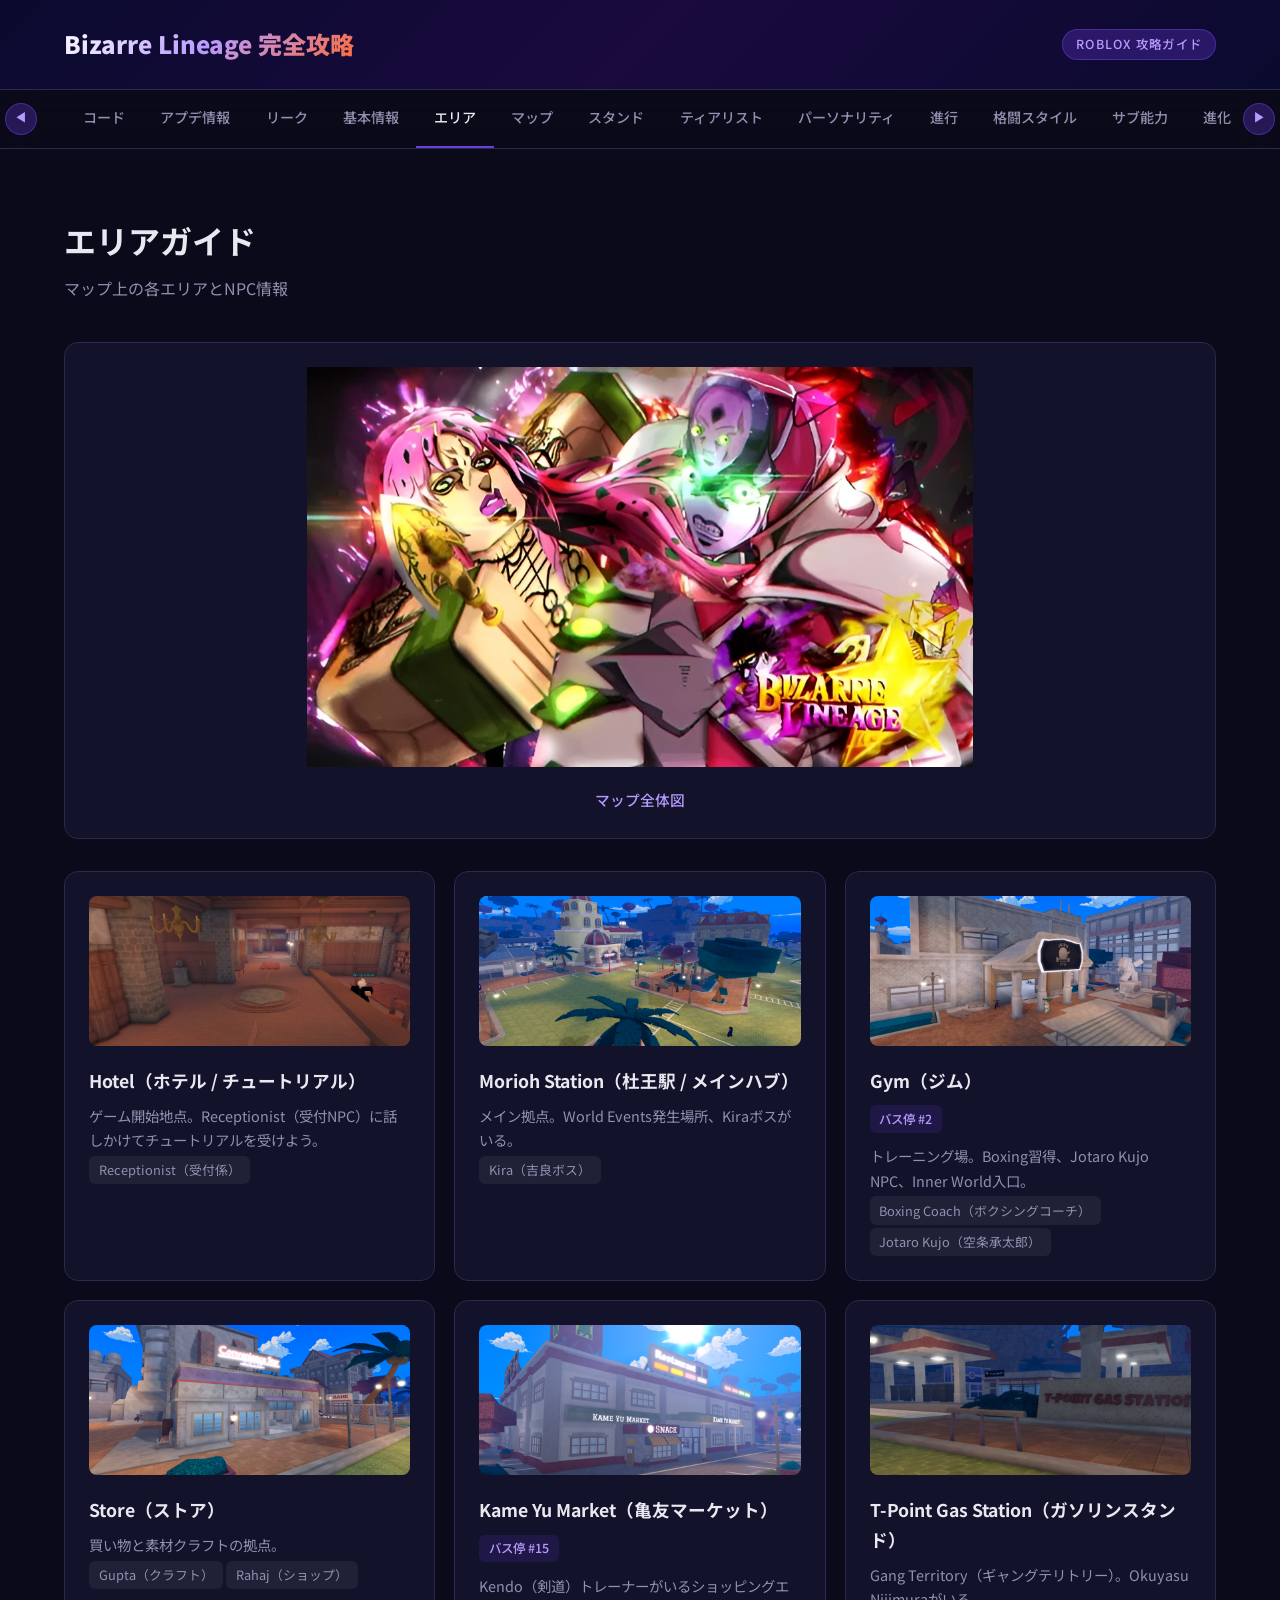
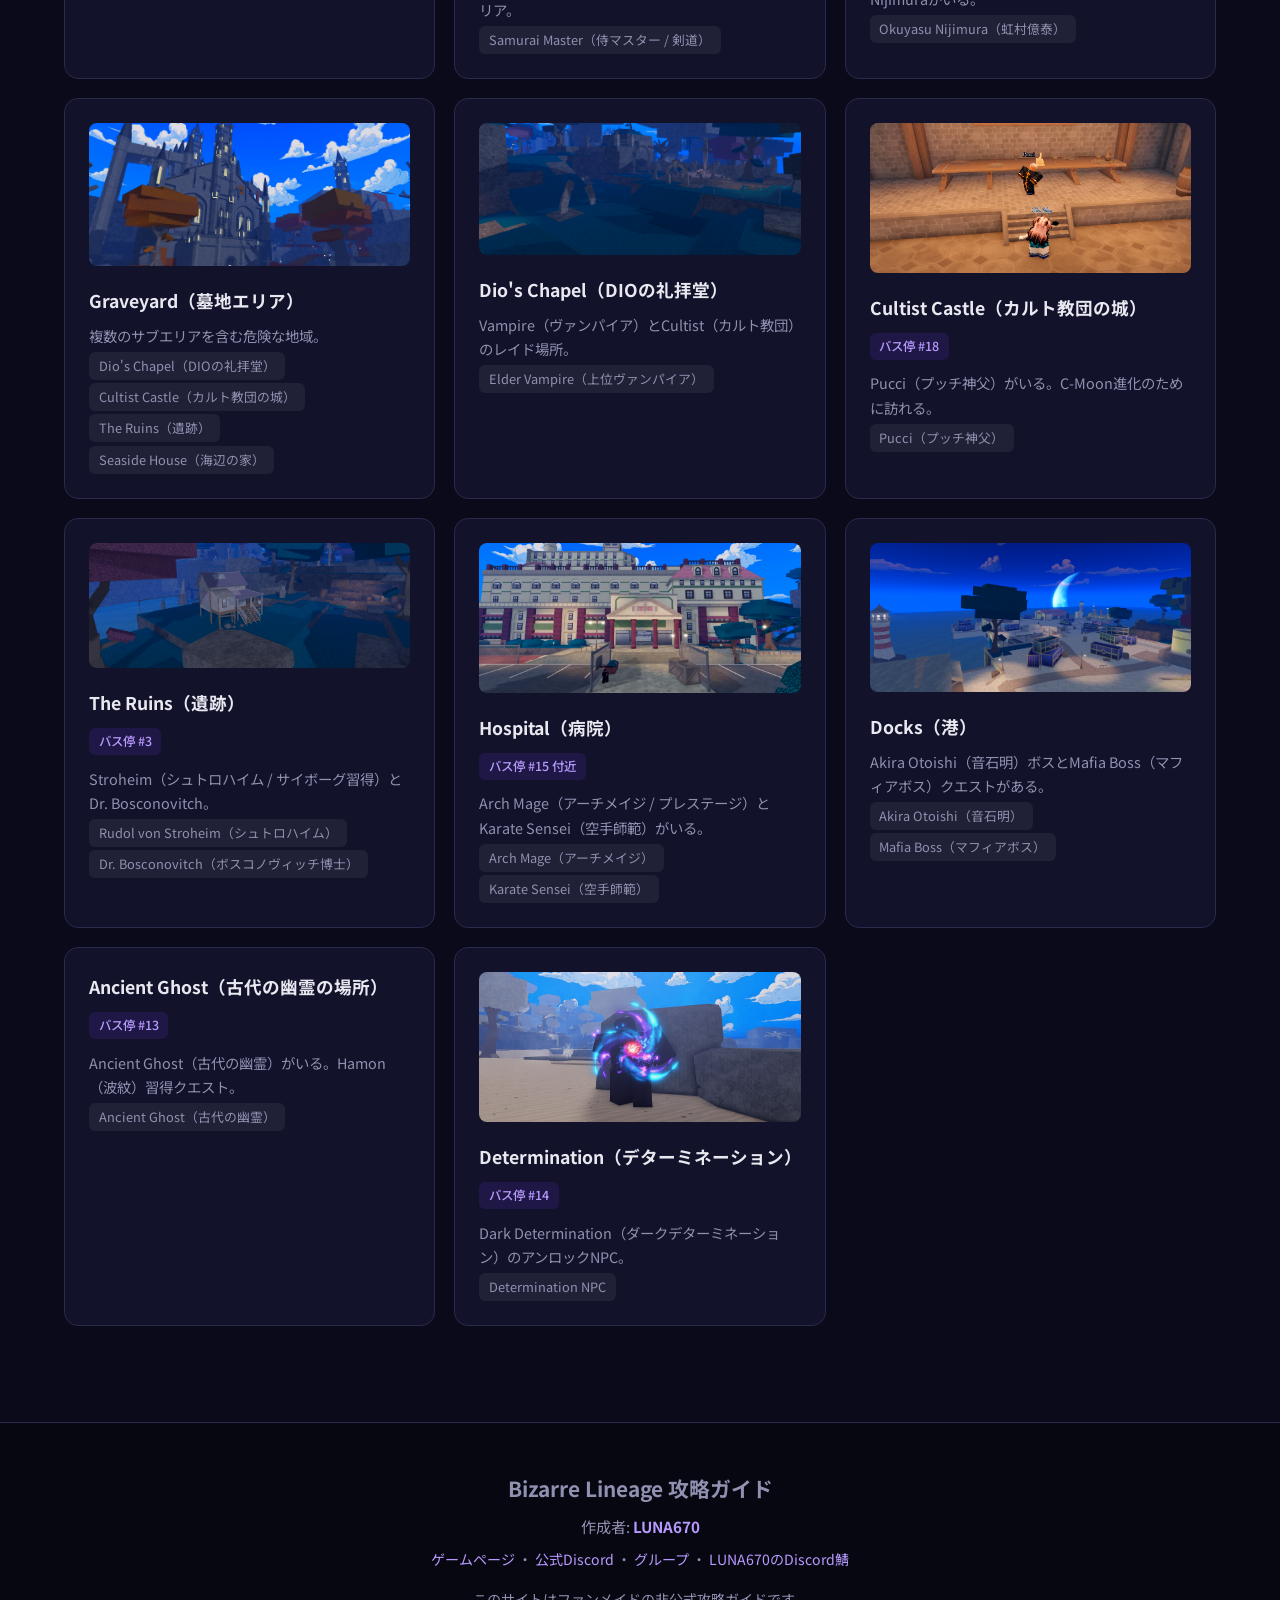
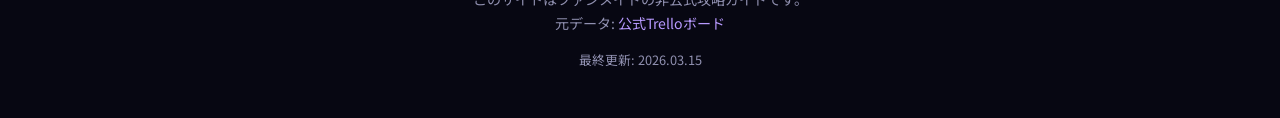
==== commit 8d6acfdb: "マップ追加・波紋クエスト・モバイル改善・Discord通知など多数更新 Co-Authored-By: Claude Opus 4.6 <noreply@anthropic.com>" ====
--- a/areas.html
+++ b/areas.html
@@ -168,7 +168,7 @@
             <a href="https://discord.gg/YpDSv6cF3Q" target="_blank">LUNA670のDiscord鯖</a>
         </p>
         <p>このサイトはファンメイドの非公式攻略ガイドです。<br>元データ: <a href="https://trello.com/b/wtzgwqIf" target="_blank">公式Trelloボード</a></p>
-        <p style="margin-top:.8rem; font-size:.8rem; color:var(--text-dim);">最終更新: 2026.03.14</p>
+        <p style="margin-top:.8rem; font-size:.8rem; color:var(--text-dim);">最終更新: 2026.03.15</p>
     </div>
 </footer>
 
--- a/style.css
+++ b/style.css
@@ -34,7 +34,7 @@
 .nav-sticky { position:sticky; top:0; z-index:100; background:rgba(10,10,26,.9); backdrop-filter:blur(20px); border-bottom:1px solid var(--border); display:flex; align-items:center; }
 .nav-arrow { background:rgba(108,60,224,.3); border:1px solid rgba(108,60,224,.5); color:#b89aff; width:32px; height:32px; border-radius:50%; cursor:pointer; font-size:.8rem; display:flex; align-items:center; justify-content:center; flex-shrink:0; margin:0 .3rem; transition:all .3s; }
 .nav-arrow:hover { background:rgba(108,60,224,.6); color:#fff; }
-@media (max-width:768px) { .nav-arrow { display:none; } }
+@media (max-width:768px) { .nav-arrow { width:28px; height:28px; font-size:.7rem; margin:0 .15rem; } }
 .nav-inner { max-width:1200px; margin:0 auto; padding:0 1.5rem; display:flex; overflow-x:auto; scrollbar-width:thin; scrollbar-color:var(--primary) transparent; -webkit-overflow-scrolling:touch; }
 .nav-inner::-webkit-scrollbar { height:4px; }
 .nav-inner::-webkit-scrollbar-track { background:transparent; }
@@ -216,3 +216,15 @@
     section { padding:2.5rem 0; }
 }
 @media(max-width:480px) { .keybind-grid { grid-template-columns:1fr; } .hero-links { flex-direction:column; align-items:center; } }
+
+/* Quest Steps (横スクロール) */
+.quest-steps-scroll { display:flex; align-items:center; gap:.6rem; overflow-x:auto; padding:.5rem 0 .8rem; scrollbar-width:thin; scrollbar-color:var(--primary) transparent; -webkit-overflow-scrolling:touch; }
+.quest-steps-scroll::-webkit-scrollbar { height:4px; }
+.quest-steps-scroll::-webkit-scrollbar-track { background:transparent; }
+.quest-steps-scroll::-webkit-scrollbar-thumb { background:var(--primary); border-radius:4px; }
+.quest-step-card { flex:0 0 180px; background:rgba(108,60,224,.08); border:1px solid rgba(108,60,224,.2); border-radius:12px; padding:.8rem; position:relative; transition:all .3s; }
+.quest-step-card:hover { background:rgba(108,60,224,.15); border-color:rgba(108,60,224,.4); transform:translateY(-2px); }
+.quest-step-num { display:inline-flex; align-items:center; justify-content:center; width:24px; height:24px; background:linear-gradient(135deg,var(--primary),var(--primary-dark)); border-radius:8px; font-size:.8rem; font-weight:700; margin-bottom:.5rem; }
+.quest-step-card h5 { font-size:.85rem; font-weight:700; margin-bottom:.3rem; color:var(--text); }
+.quest-step-card p { font-size:.78rem; color:var(--text-dim); line-height:1.5; }
+.quest-step-arrow { flex-shrink:0; color:rgba(108,60,224,.5); font-size:.9rem; }
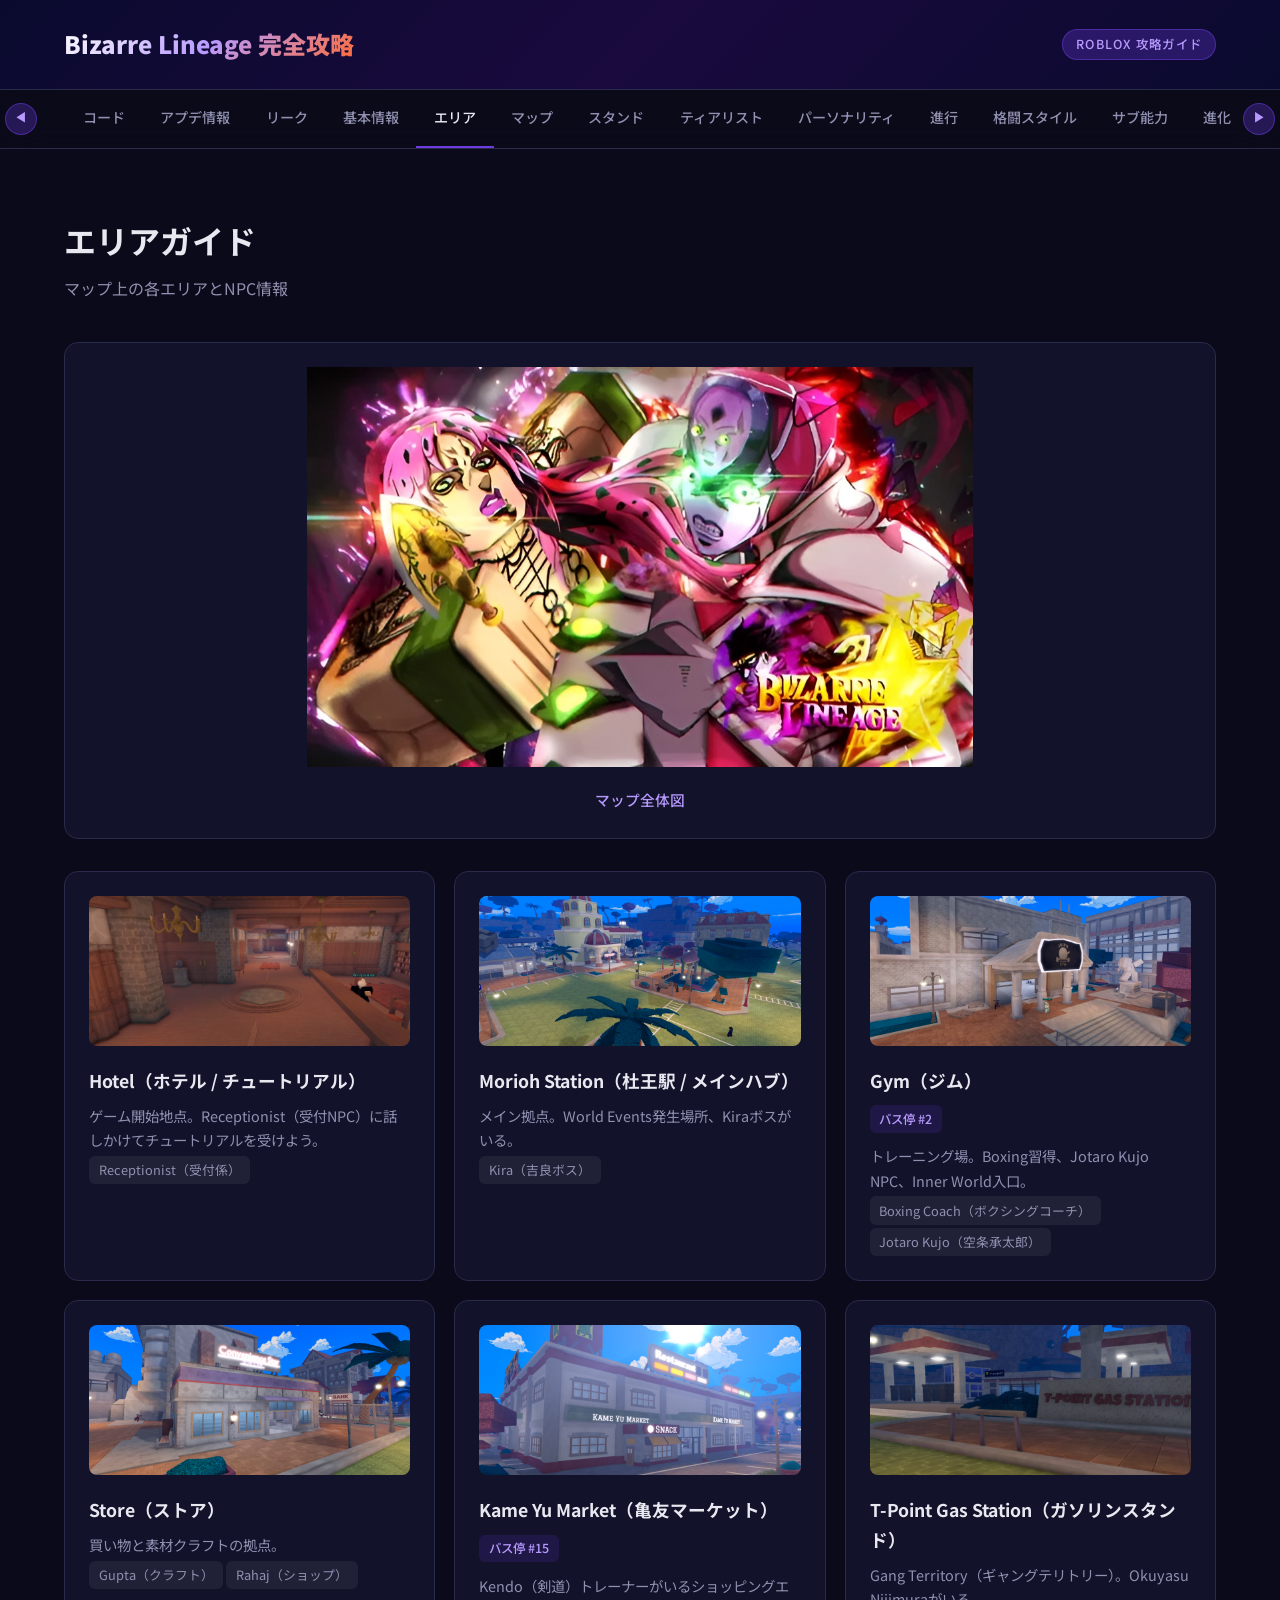
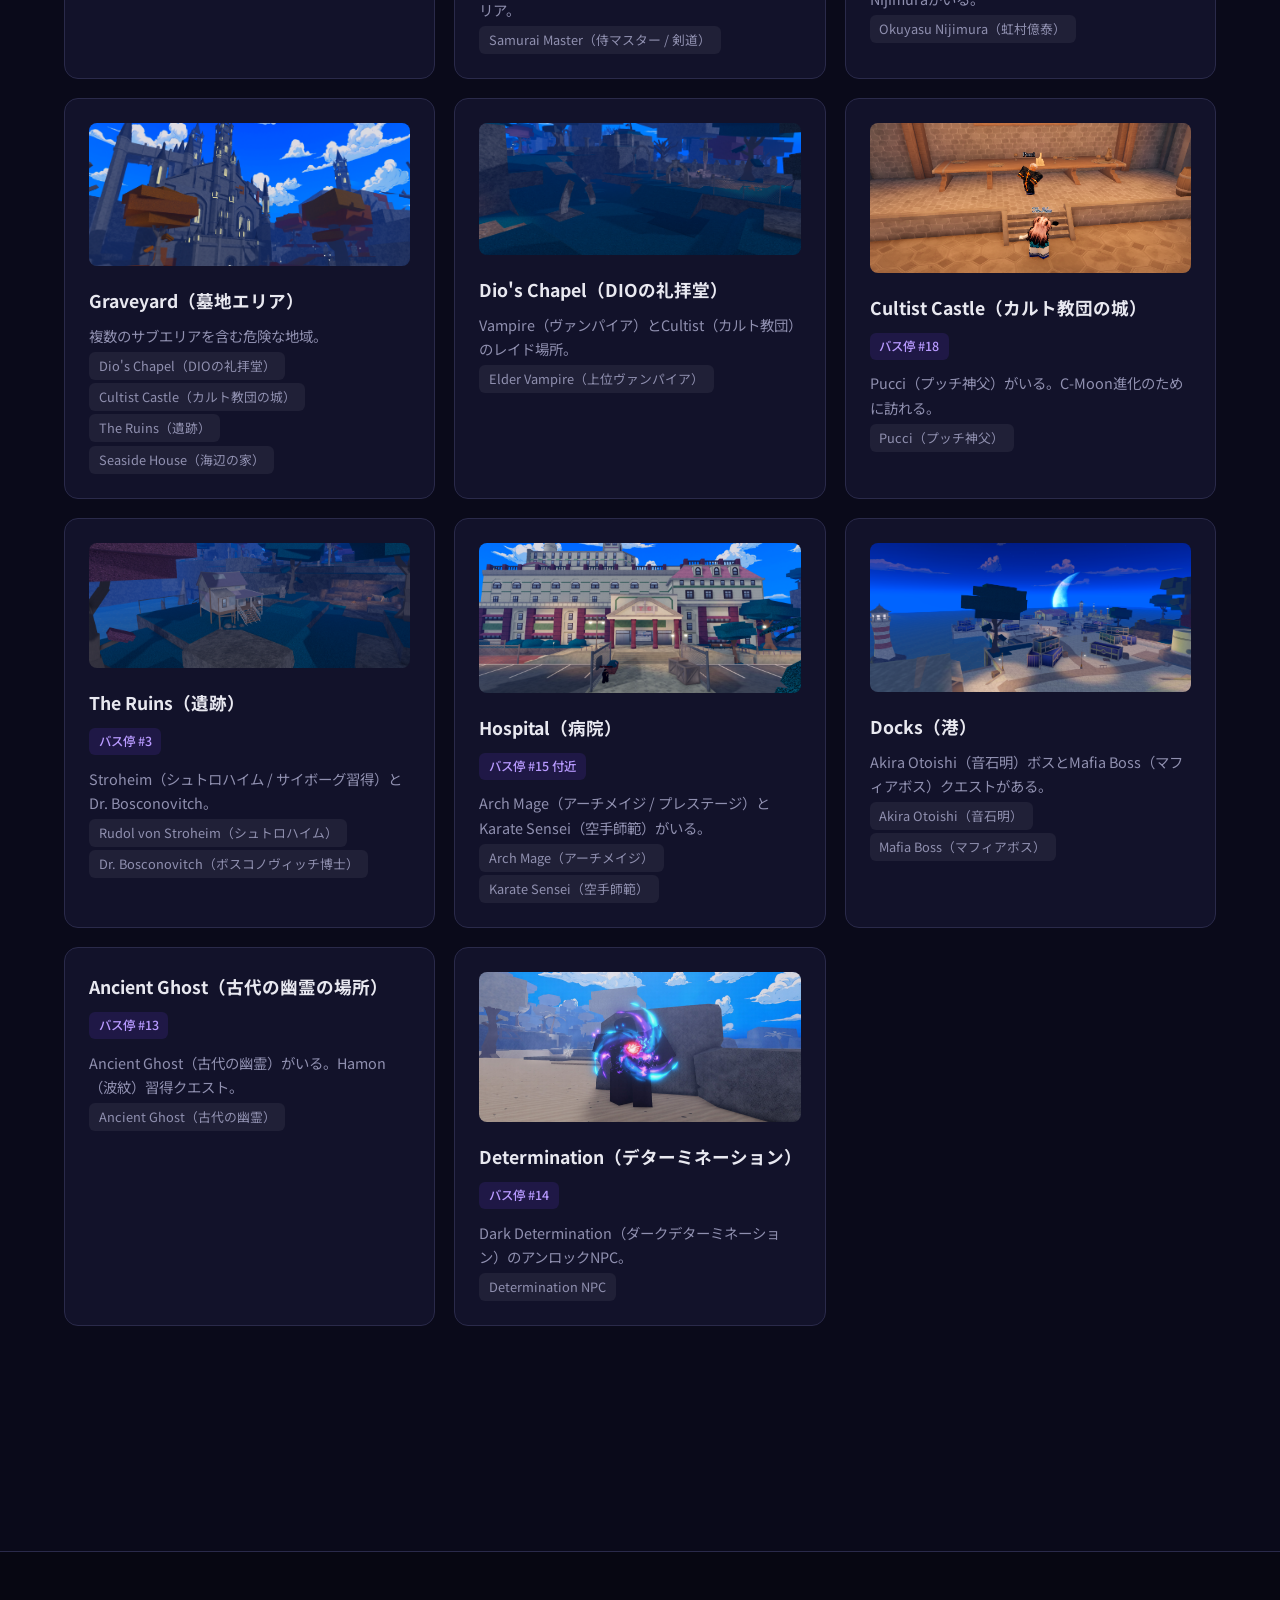
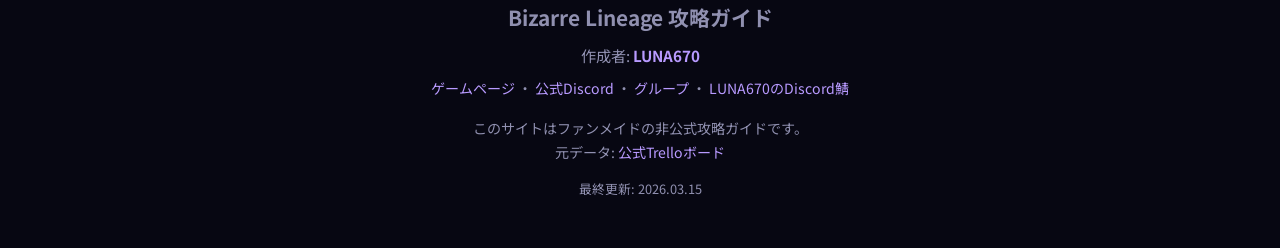
==== commit 16a07db9: "全ページにAdSense広告バナー追加（フッター上） Co-Authored-By: Claude Opus 4.6 <noreply@anthropic.com>" ====
--- a/areas.html
+++ b/areas.html
@@ -155,6 +155,15 @@
         </div>
     </section>
 
+    <!-- 広告 -->
+    <div style="text-align:center; margin:2rem auto; max-width:100%; overflow:hidden;">
+        <ins class="adsbygoogle"
+             style="display:inline-block;width:728px;height:90px"
+             data-ad-client="ca-pub-7690063812675714"
+             data-ad-slot="9898425606"></ins>
+        <script>(adsbygoogle = window.adsbygoogle || []).push({});</script>
+    </div>
+
 </main>
 
 <footer>
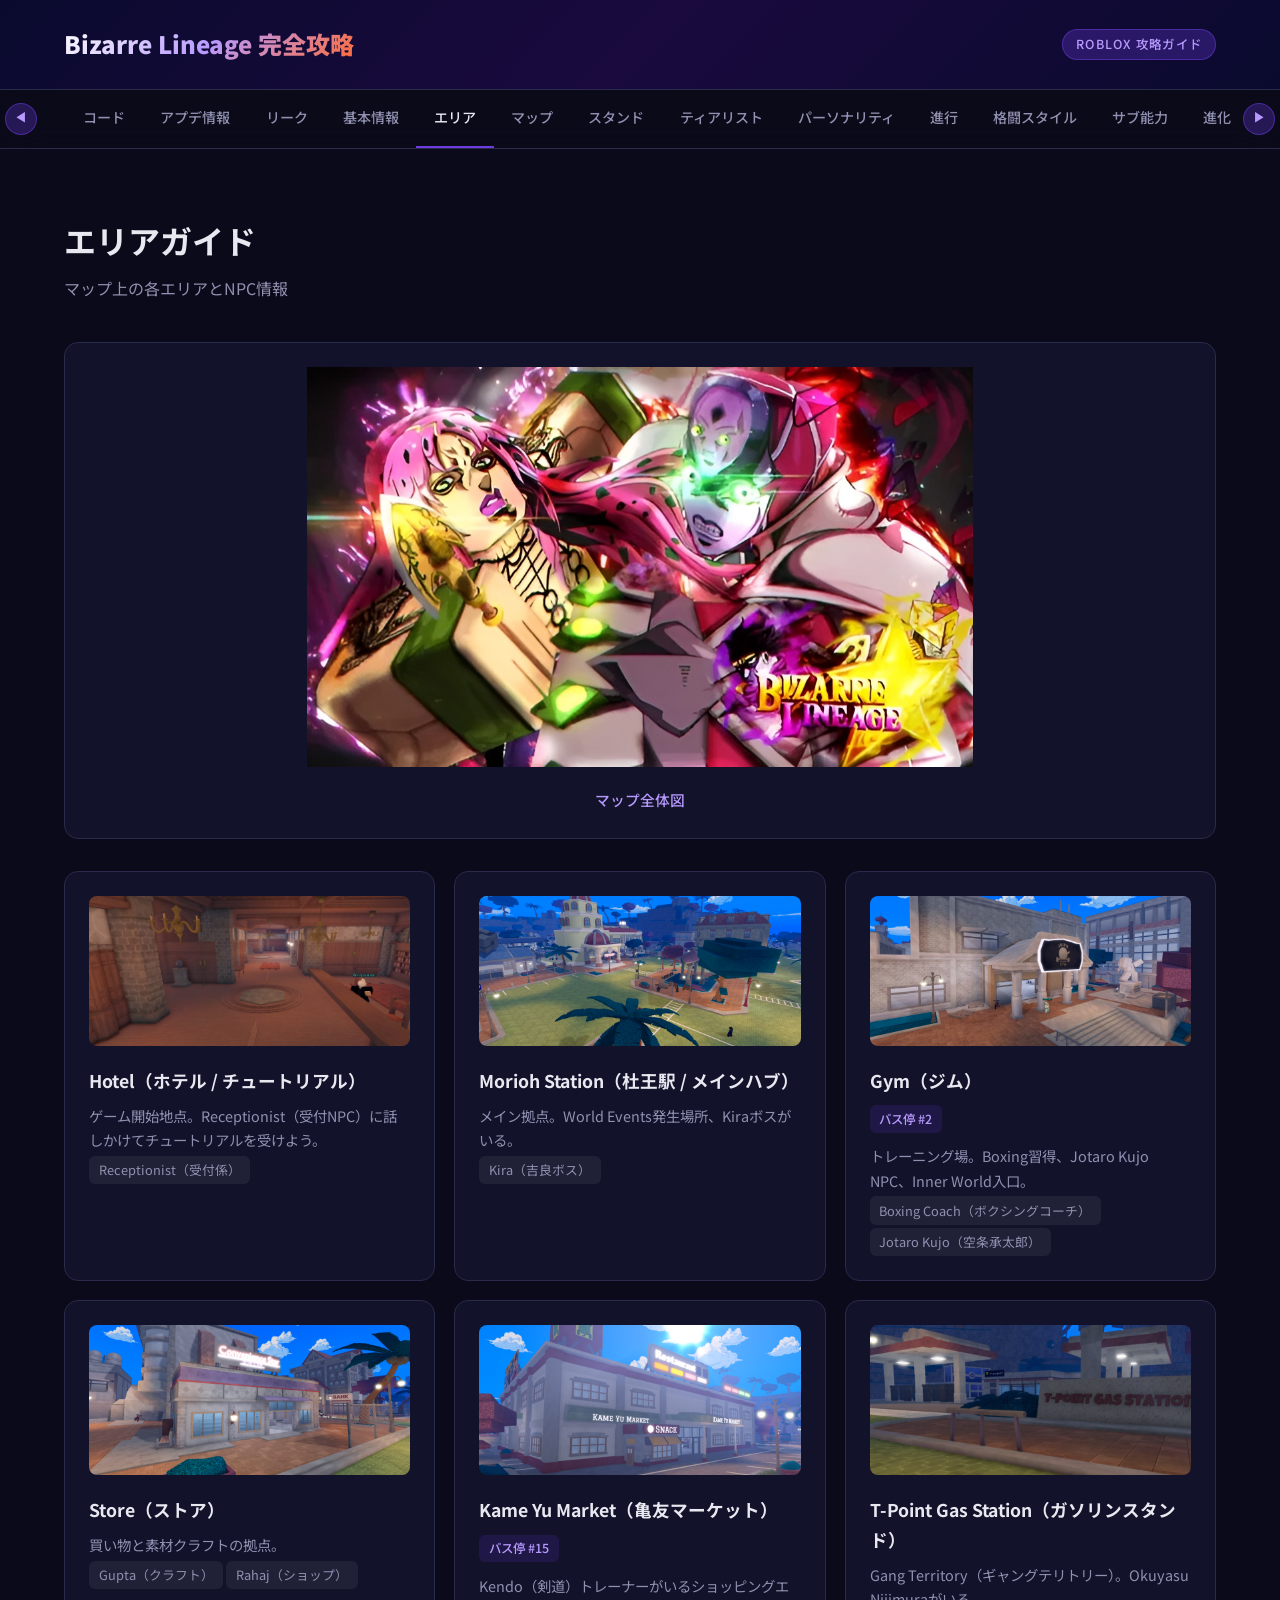
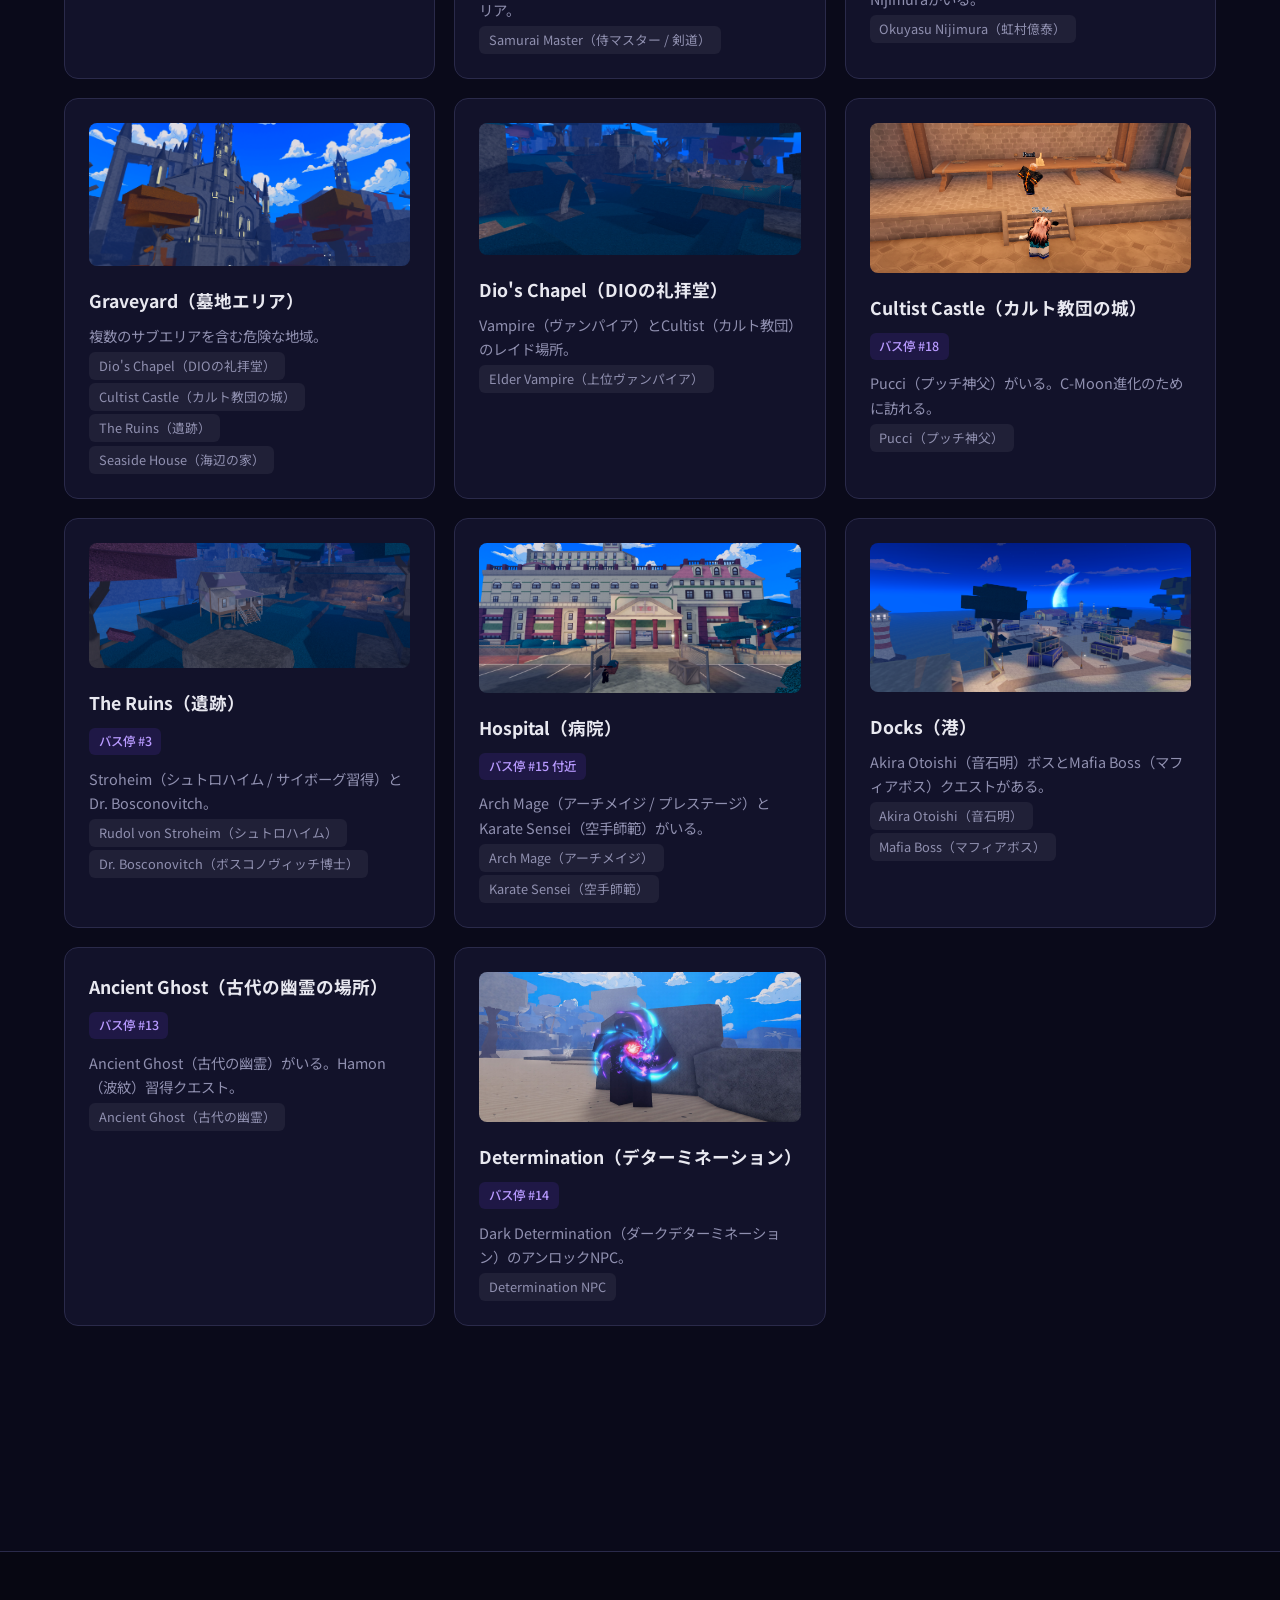
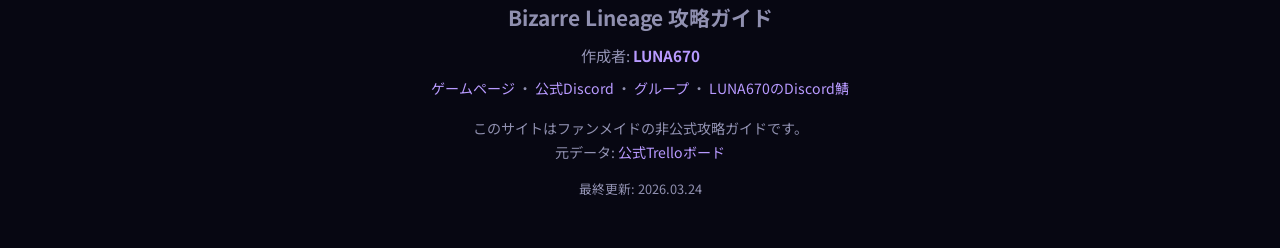
==== commit d31f1522: "AdSense審査対応：広告枠追加・サイトマップ更新・不要CSS削除 - items.html/progression.htmlにAdSense広告枠を追加 - 全ページの最終更新日を2026.03." ====
--- a/areas.html
+++ b/areas.html
@@ -177,7 +177,7 @@
             <a href="https://discord.gg/YpDSv6cF3Q" target="_blank">LUNA670のDiscord鯖</a>
         </p>
         <p>このサイトはファンメイドの非公式攻略ガイドです。<br>元データ: <a href="https://trello.com/b/wtzgwqIf" target="_blank">公式Trelloボード</a></p>
-        <p style="margin-top:.8rem; font-size:.8rem; color:var(--text-dim);">最終更新: 2026.03.15</p>
+        <p style="margin-top:.8rem; font-size:.8rem; color:var(--text-dim);">最終更新: 2026.03.24</p>
     </div>
 </footer>
 
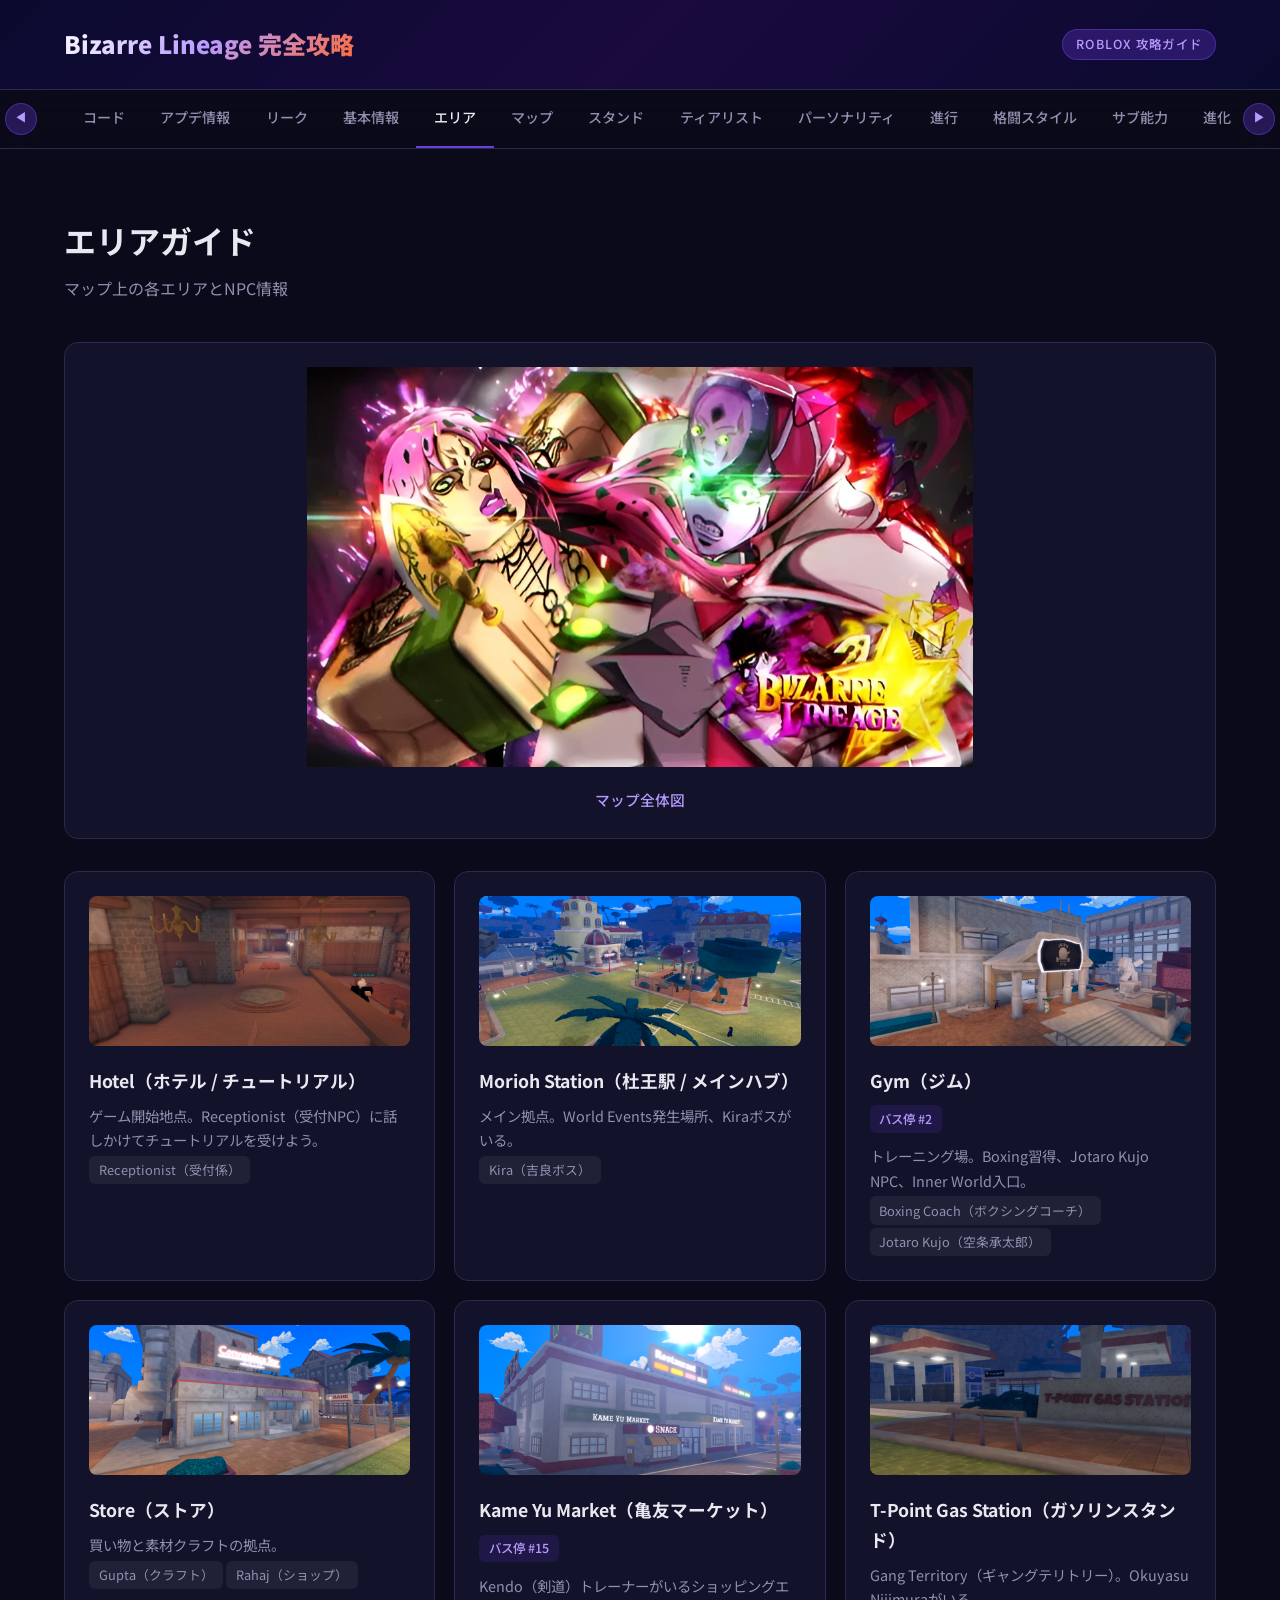
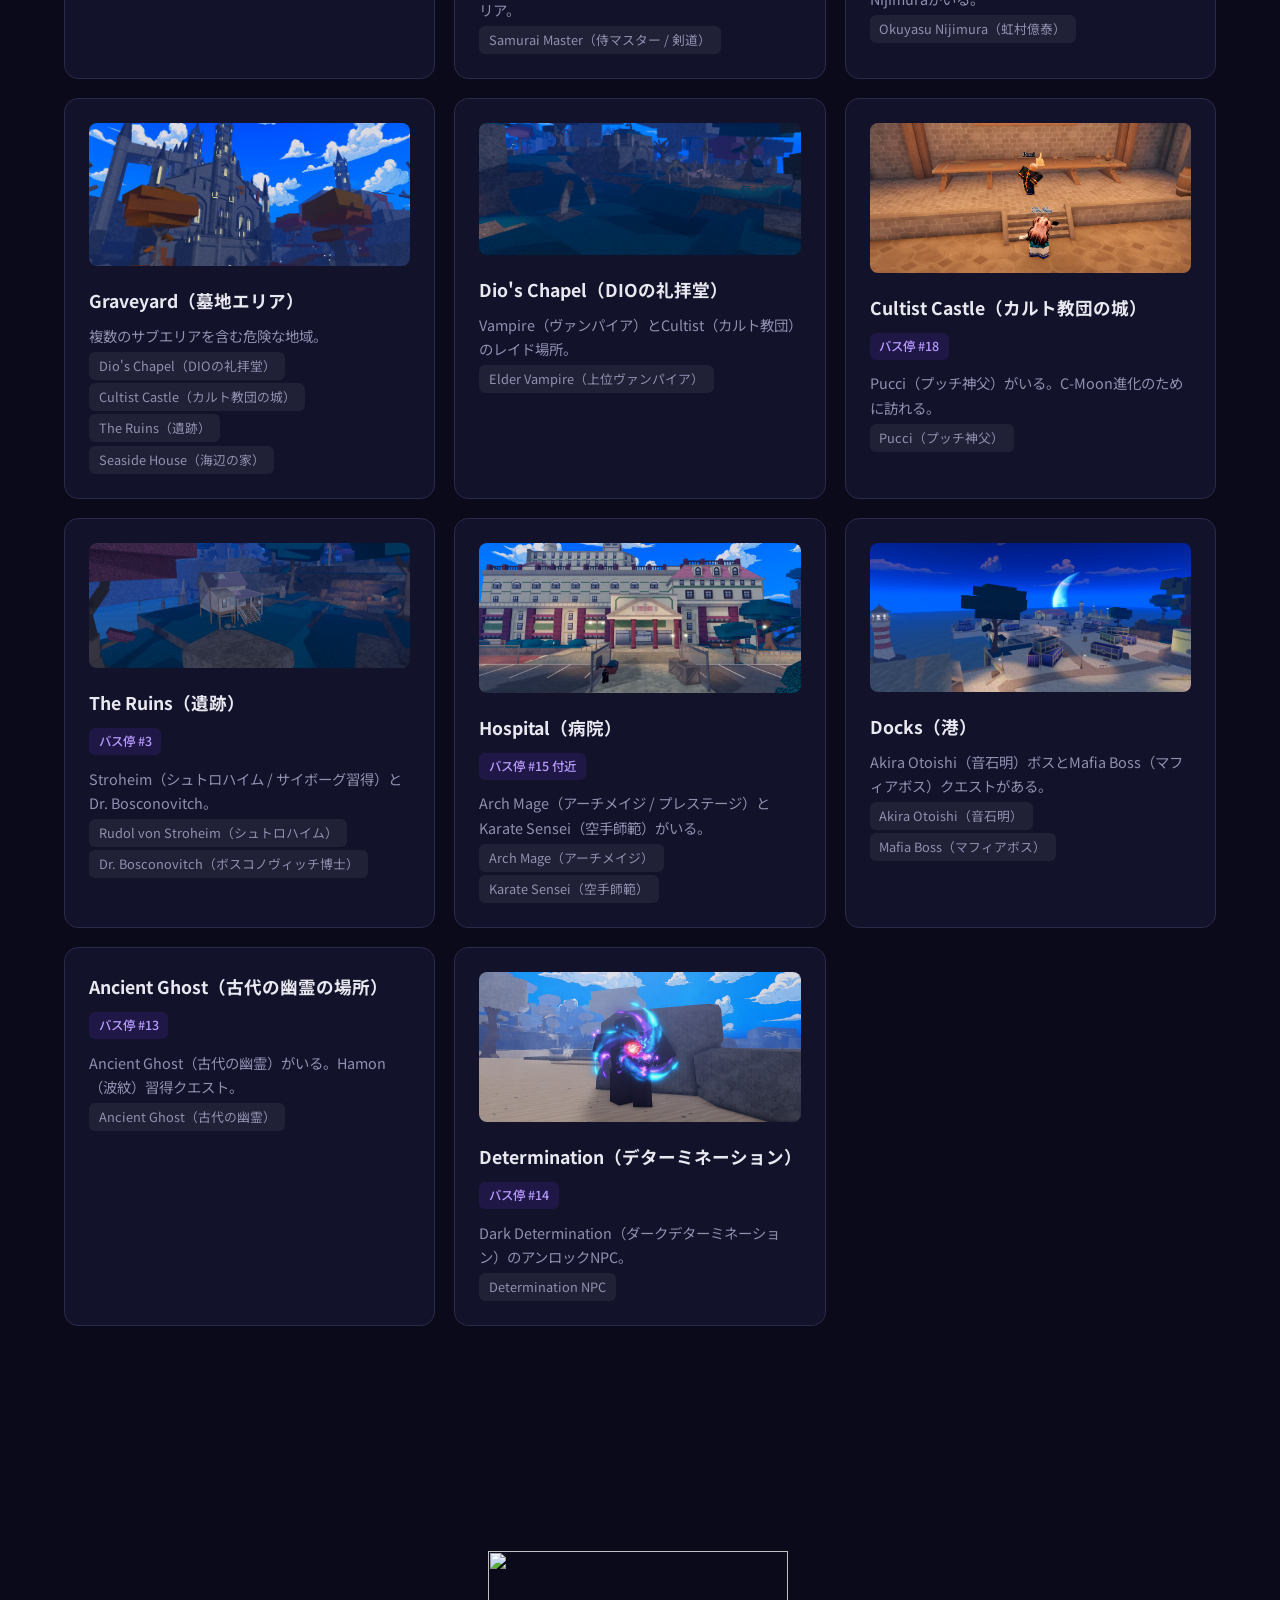
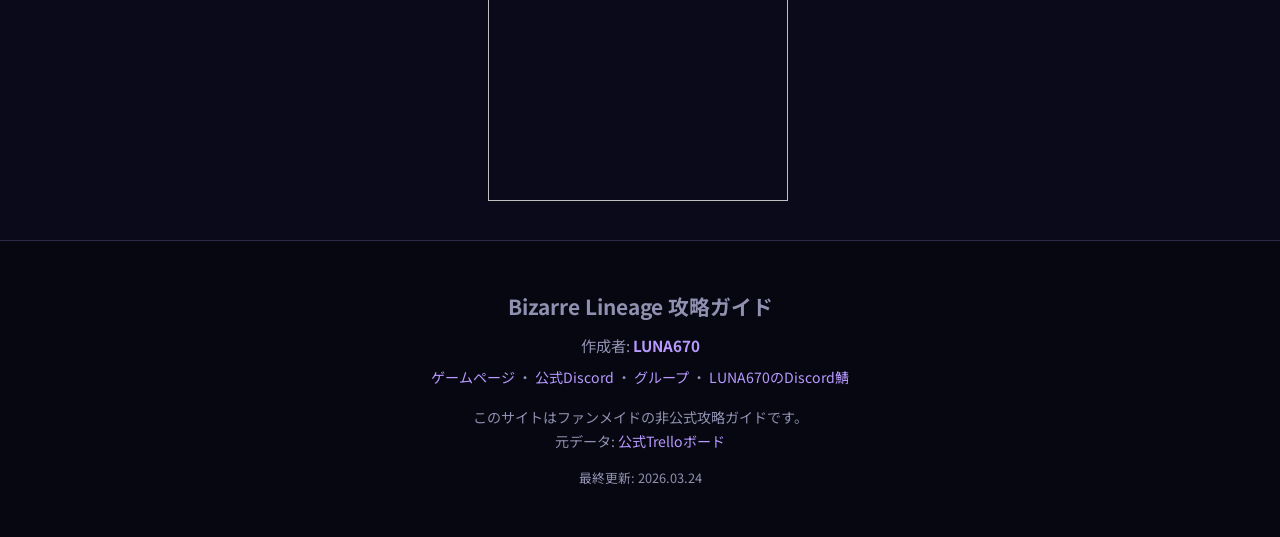
==== commit ca651713: "全ページにA8.net WEBROOT広告バナーを追加 Co-Authored-By: Claude Opus 4.6 <noreply@anthropic.com>" ====
--- a/areas.html
+++ b/areas.html
@@ -164,6 +164,26 @@
         <script>(adsbygoogle = window.adsbygoogle || []).push({});</script>
     </div>
 
+    <!-- 忍者AdMax -->
+    <div style="text-align:center; margin:1.5rem auto;">
+        <div class="admax-pc">
+            <!-- admax -->
+            <script src="https://adm.shinobi.jp/s/e8a52820701e2d8f738425ddf78b1df2"></script>
+            <!-- admax -->
+        </div>
+        <div class="admax-sp">
+            <!-- admax -->
+            <script src="https://adm.shinobi.jp/s/9a9560c76e0c59c6b902af5f6b91282a"></script>
+            <!-- admax -->
+        </div>
+    </div>
+
+    <div style="text-align:center; margin:1.5rem auto;">
+        <a href="https://px.a8.net/svt/ejp?a8mat=4AZNCF+BTOYB6+5U2I+601S1" rel="nofollow">
+        <img border="0" width="300" height="250" alt="" src="https://www21.a8.net/svt/bgt?aid=260324079715&wid=001&eno=01&mid=s00000027225001008000&mc=1"></a>
+        <img border="0" width="1" height="1" src="https://www13.a8.net/0.gif?a8mat=4AZNCF+BTOYB6+5U2I+601S1" alt="">
+    </div>
+
 </main>
 
 <footer>
--- a/style.css
+++ b/style.css
@@ -228,3 +228,11 @@
 .quest-step-card h5 { font-size:.85rem; font-weight:700; margin-bottom:.3rem; color:var(--text); }
 .quest-step-card p { font-size:.78rem; color:var(--text-dim); line-height:1.5; }
 .quest-step-arrow { flex-shrink:0; color:rgba(108,60,224,.5); font-size:.9rem; }
+
+/* 忍者AdMax PC/SP切り替え */
+.admax-pc { display:block; }
+.admax-sp { display:none; }
+@media(max-width:768px) {
+    .admax-pc { display:none; }
+    .admax-sp { display:block; }
+}
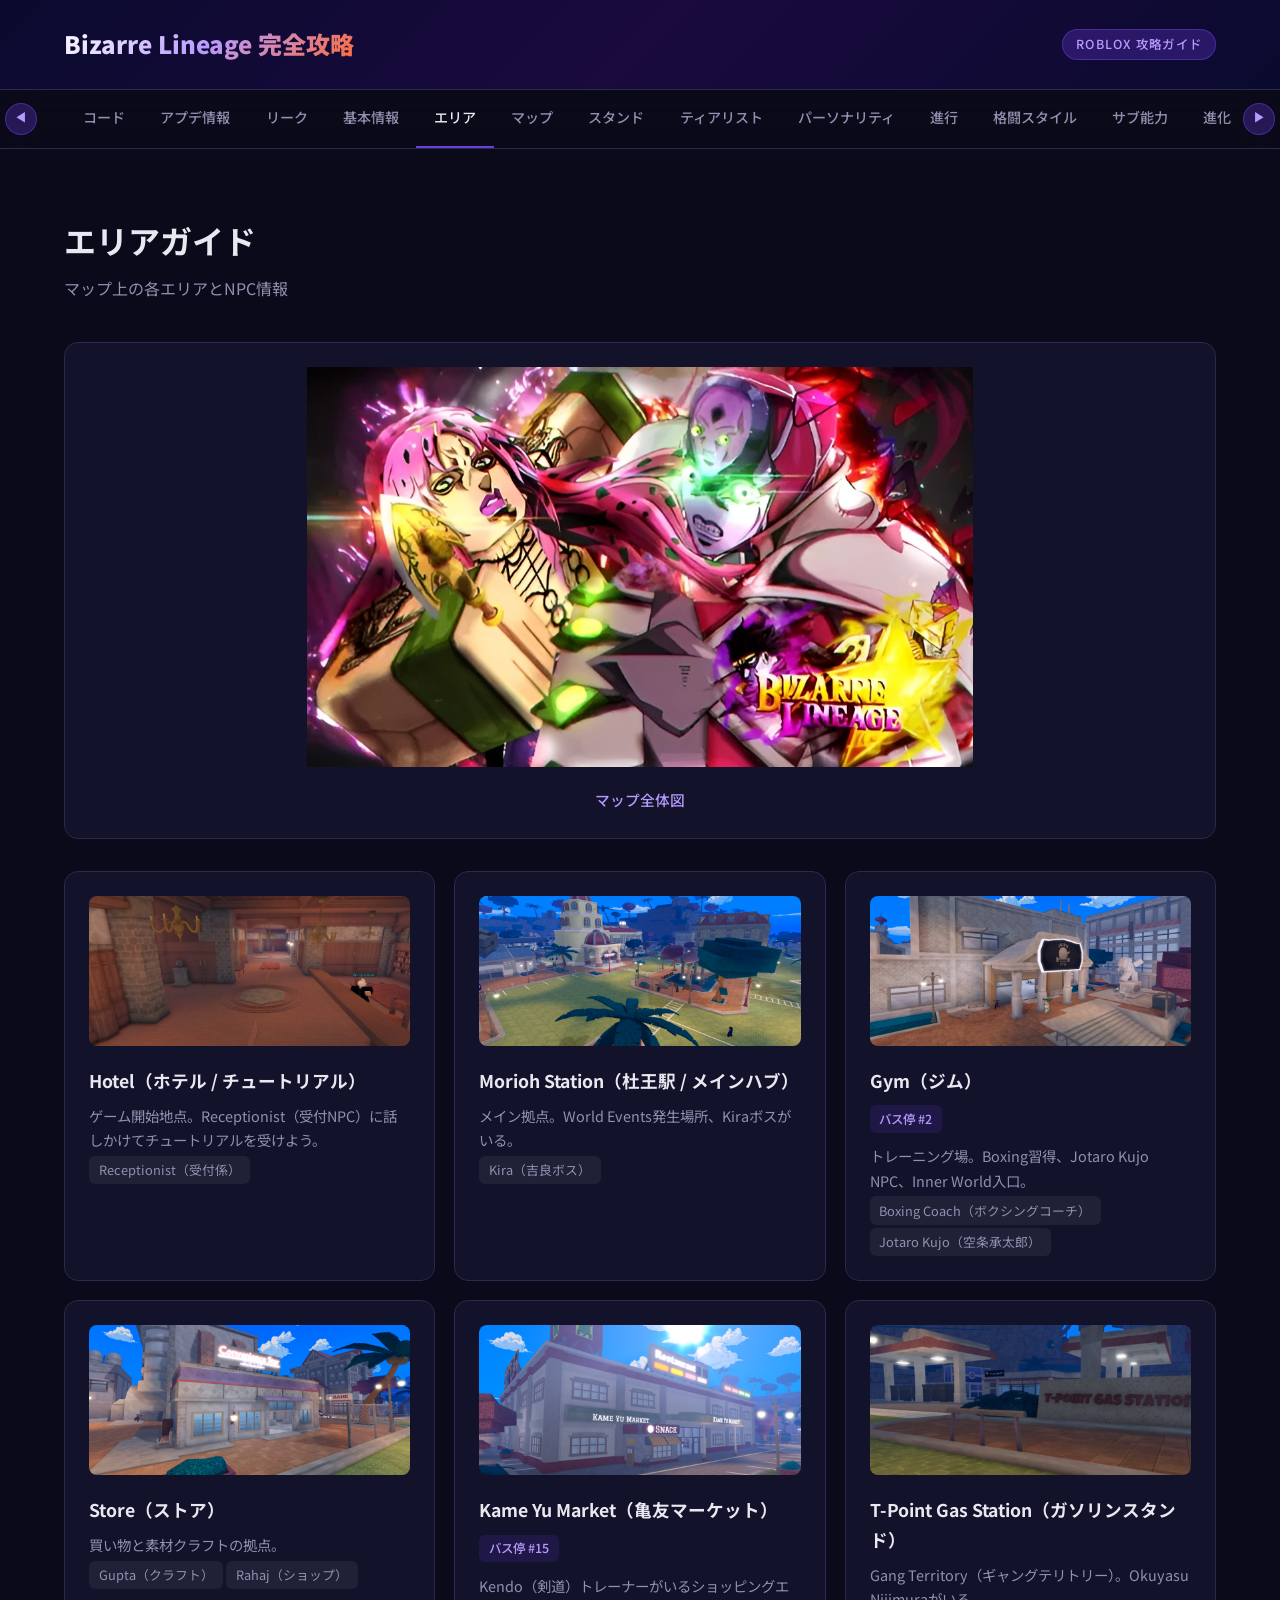
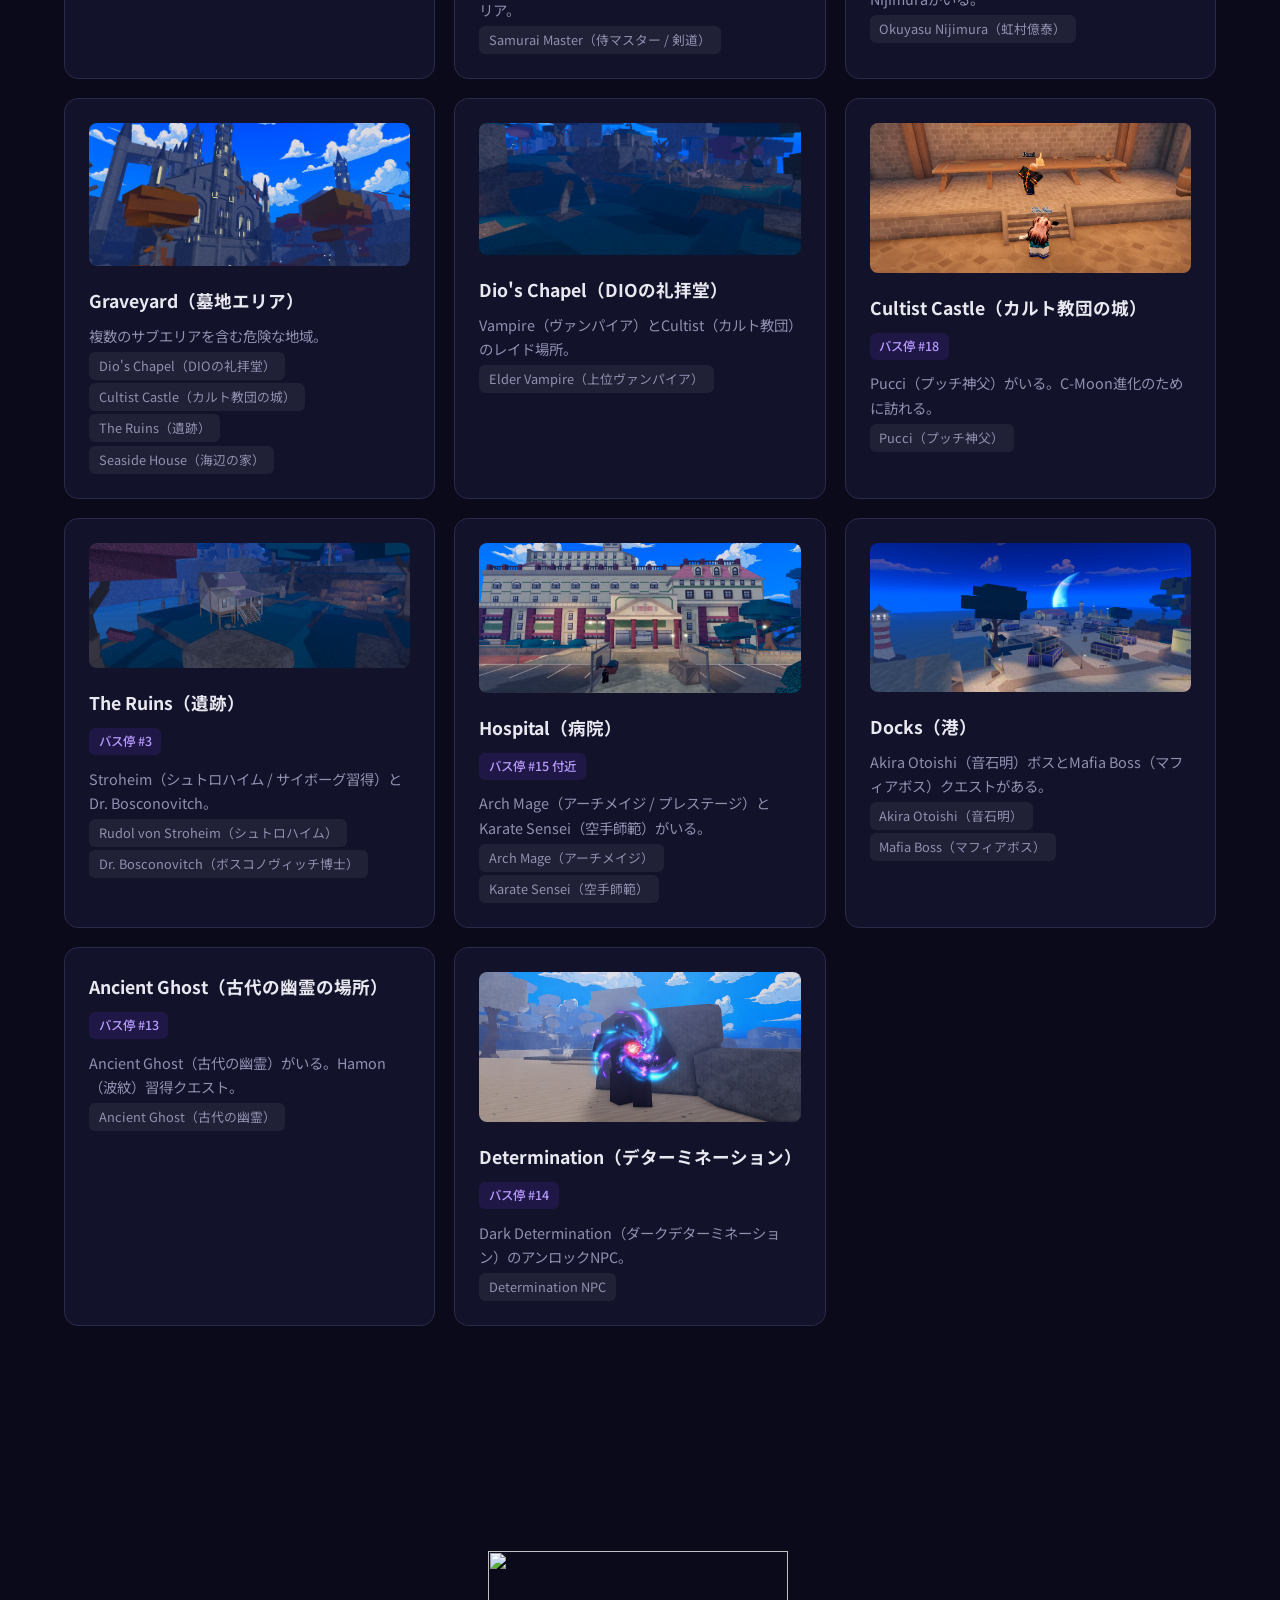
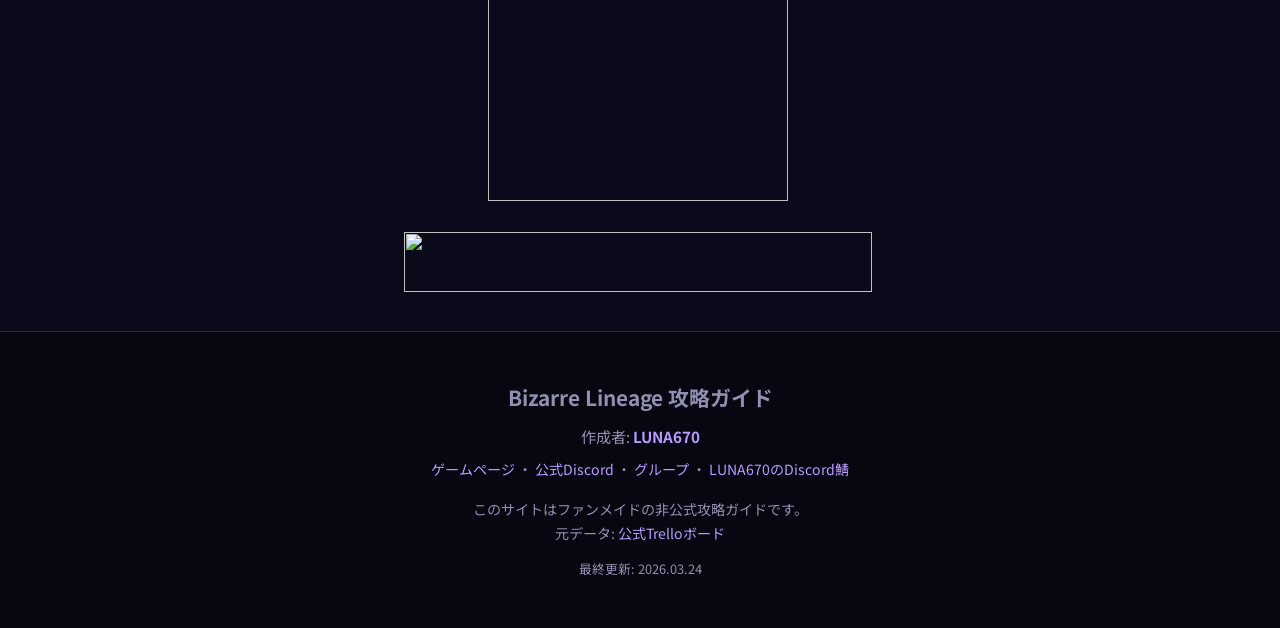
==== commit 3d258572: "全ページにA8.net DMM広告バナーを追加 Co-Authored-By: Claude Opus 4.6 <noreply@anthropic.com>" ====
--- a/areas.html
+++ b/areas.html
@@ -184,6 +184,13 @@
         <img border="0" width="1" height="1" src="https://www13.a8.net/0.gif?a8mat=4AZNCF+BTOYB6+5U2I+601S1" alt="">
     </div>
 
+    <!-- A8.net DMM -->
+    <div style="text-align:center; margin:1.5rem auto;">
+        <a href="https://px.a8.net/svt/ejp?a8mat=4AZNCF+FW5L4I+348+6O9OX" rel="nofollow">
+        <img border="0" width="468" height="60" alt="" src="https://www25.a8.net/svt/bgt?aid=260324079961&wid=001&eno=01&mid=s00000000404001121000&mc=1"></a>
+        <img border="0" width="1" height="1" src="https://www14.a8.net/0.gif?a8mat=4AZNCF+FW5L4I+348+6O9OX" alt="">
+    </div>
+
 </main>
 
 <footer>
